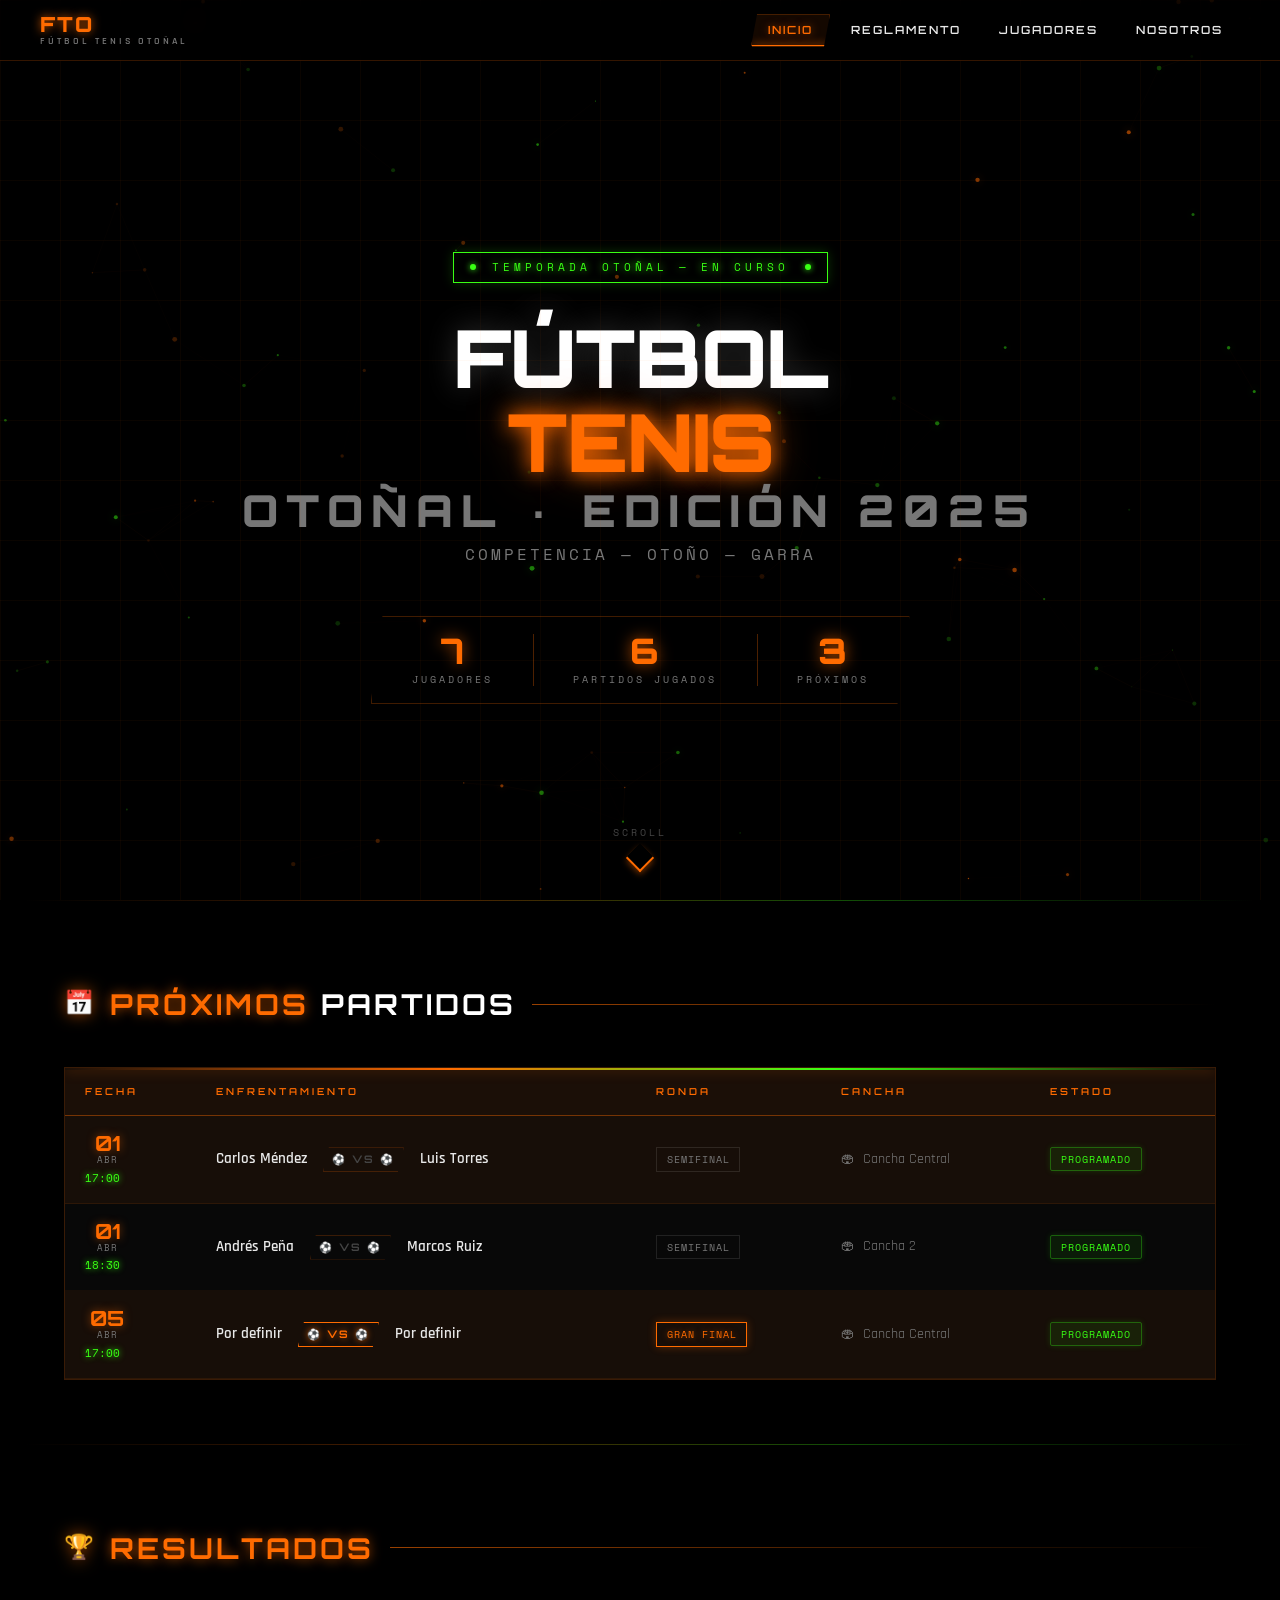
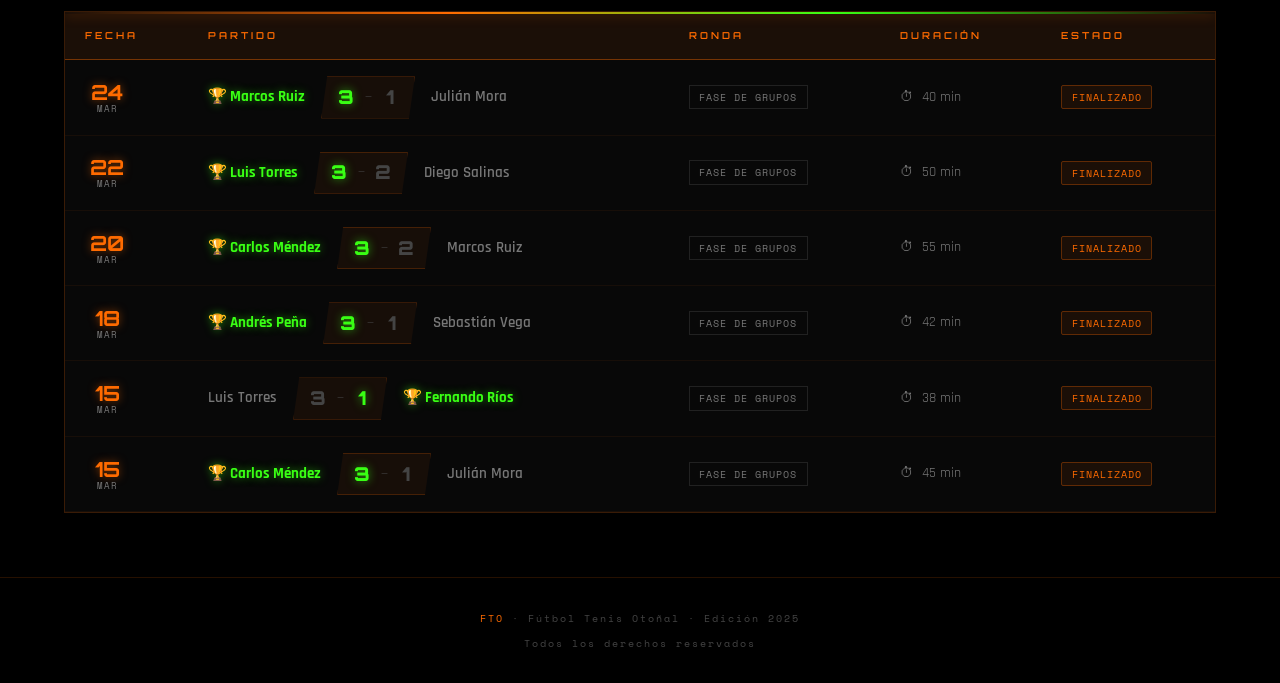
==== index.html @ 54daddd1 "b" ====
<!DOCTYPE html>
<html lang="es">
<head>
  <meta charset="UTF-8" />
  <meta name="viewport" content="width=device-width, initial-scale=1.0" />
  <meta name="description" content="Torneo de Fútbol Tenis Otoñal — Resultados, jugadores y próximos partidos." />
  <title>FTO — Fútbol Tenis Otoñal</title>
  <link rel="stylesheet" href="css/style.css" />

  <link rel="icon" type="image/png" href="img/favicon.png">

  <!-- Fallback logo color (si no carga img) -->
  <style>
    .nav-logo img { background: transparent; }
  </style>
</head>
<body>

<!-- ░░ PARTÍCULAS DE FONDO ░░ -->
<canvas id="particles-canvas" aria-hidden="true"></canvas>

<!-- ░░ NAVBAR ░░ -->
<nav class="navbar" role="navigation" aria-label="Navegación principal">
  <a href="index.html" class="nav-logo" aria-label="FTO Inicio">
    <img src="img/Logo.png" alt="Logo FTO" onerror="this.style.display='none'" />
    <div class="nav-logo-text">
      <span class="nav-siglas">FTO</span>
      <span class="nav-nombre">Fútbol Tenis Otoñal</span>
    </div>
  </a>

  <button class="burger-btn" id="burger-btn" aria-label="Abrir menú" aria-expanded="false">
    <span></span><span></span><span></span>
  </button>

  <ul class="nav-menu" id="nav-menu" role="list">
    <li><a href="index.html" class="nav-link active">Inicio</a></li>
    <li><a href="reglamento.html" class="nav-link">Reglamento</a></li>
    <li><a href="jugadores.html" class="nav-link">Jugadores</a></li>
    <li><a href="nosotros.html" class="nav-link">Nosotros</a></li>
  </ul>
</nav>

<!-- ░░ HERO ░░ -->
<section class="hero" aria-label="Bienvenida al torneo">
  <div class="hero-bg-lines" aria-hidden="true"></div>

  <div class="hero-badge" aria-label="Torneo en curso">
    <span></span>
    TEMPORADA OTOÑAL — EN CURSO
    <span></span>
  </div>

  <img
    src="img/Logo.png"
    alt="Logo Fútbol Tenis Otoñal"
    class="hero-logo"
    onerror="this.style.display='none'"
  />

  <h1 class="hero-titulo">
    <span class="linea1">Fútbol</span>
    <span class="linea2">Tenis</span>
    <span class="linea3">Otoñal · Edición 2025</span>
  </h1>

  <p class="hero-subtitulo">Competencia — Otoño — Garra</p>

  <div class="stats-bar" role="region" aria-label="Estadísticas del torneo">
    <div class="stat-item">
      <span class="stat-num" id="stat-jugadores">0</span>
      <span class="stat-label">Jugadores</span>
    </div>
    <div class="stat-item">
      <span class="stat-num" id="stat-partidos">0</span>
      <span class="stat-label">Partidos jugados</span>
    </div>
    <div class="stat-item">
      <span class="stat-num" id="stat-proximos">0</span>
      <span class="stat-label">Próximos</span>
    </div>
  </div>

  <div class="scroll-indicator" aria-hidden="true">
    <span>SCROLL</span>
    <div class="scroll-arrow"></div>
  </div>
</section>

<div class="divider"></div>

<!-- ░░ PRÓXIMOS PARTIDOS ░░ -->
<section class="section" id="proximos" aria-labelledby="proximos-title">
  <div class="container">
    <div class="section-header reveal">
      <span class="section-icon" aria-hidden="true">📅</span>
      <h2 class="section-title" id="proximos-title">
        <span>Próximos</span> Partidos
      </h2>
      <div class="section-line" aria-hidden="true"></div>
    </div>

    <div class="table-wrapper reveal reveal-delay-1">
      <table class="fto-table" aria-label="Tabla de próximos partidos">
        <thead>
          <tr>
            <th scope="col">Fecha</th>
            <th scope="col">Enfrentamiento</th>
            <th scope="col">Ronda</th>
            <th scope="col" class="th-cancha">Cancha</th>
            <th scope="col">Estado</th>
          </tr>
        </thead>
        <tbody id="proximos-tbody">
          <!-- Renderizado por JS desde data.js → PROXIMOS_PARTIDOS -->
          <tr>
            <td colspan="5" class="empty-row">Cargando partidos…</td>
          </tr>
        </tbody>
      </table>
    </div>
  </div>
</section>

<div class="divider"></div>

<!-- ░░ RESULTADOS ░░ -->
<section class="section" id="resultados" aria-labelledby="resultados-title">
  <div class="container">
    <div class="section-header reveal">
      <span class="section-icon" aria-hidden="true">🏆</span>
      <h2 class="section-title" id="resultados-title">
        <span>Resultados</span>
      </h2>
      <div class="section-line" aria-hidden="true"></div>
    </div>

    <div class="table-wrapper reveal reveal-delay-1">
      <table class="fto-table" aria-label="Tabla de resultados">
        <thead>
          <tr>
            <th scope="col">Fecha</th>
            <th scope="col">Partido</th>
            <th scope="col">Ronda</th>
            <th scope="col" class="th-duracion">Duración</th>
            <th scope="col">Estado</th>
          </tr>
        </thead>
        <tbody id="resultados-tbody">
          <!-- Renderizado por JS desde data.js → RESULTADOS -->
          <tr>
            <td colspan="5" class="empty-row">Cargando resultados…</td>
          </tr>
        </tbody>
      </table>
    </div>
  </div>
</section>

<!-- ░░ FOOTER ░░ -->
<footer class="footer">
  <div class="footer-inner">
    <img src="img/Logo.png" alt="Logo FTO" class="footer-logo" onerror="this.style.display='none'" />
    <p class="footer-text">
      <span>FTO</span> · Fútbol Tenis Otoñal · Edición 2025
    </p>
    <p class="footer-text">Todos los derechos reservados</p>
  </div>
</footer>

<!-- ░░ SCRIPTS ░░ -->
<script src="js/data.js"></script>
<script src="js/main.js"></script>
</body>
</html>
---- css/style.css ----
/* =====================================================
   FTO - FÚTBOL TENIS OTOÑAL
   ESTILOS PRINCIPALES — Futurista, Neón, Otoñal
   ===================================================== */

@import url('https://fonts.googleapis.com/css2?family=Orbitron:wght@400;600;700;900&family=Rajdhani:wght@300;400;500;600;700&family=Space+Mono:wght@400;700&display=swap');

/* ─── VARIABLES ─────────────────────────────────────── */
:root {
  --naranja: #FF6B00;
  --naranja-glow: #FF8C00;
  --naranja-dark: #CC5500;
  --verde: #39FF14;
  --verde-dark: #25B50D;
  --verde-glow: #50FF30;
  --negro: #000000;
  --negro-card: #0A0A0A;
  --negro-mid: #111111;
  --negro-soft: #1A1A1A;
  --blanco: #FFFFFF;
  --blanco-soft: #E8E8E8;
  --gris: #444444;
  --gris-claro: #777777;

  --font-titulo: 'Orbitron', monospace;
  --font-cuerpo: 'Rajdhani', sans-serif;
  --font-mono: 'Space Mono', monospace;

  --transition: 0.3s cubic-bezier(0.4, 0, 0.2, 1);
  --radius: 4px;
  --radius-lg: 8px;
}

/* ─── RESET & BASE ──────────────────────────────────── */
*, *::before, *::after { box-sizing: border-box; margin: 0; padding: 0; }

html { scroll-behavior: smooth; font-size: 16px; }

body {
  background-color: var(--negro);
  color: var(--blanco);
  font-family: var(--font-cuerpo);
  font-size: 1rem;
  line-height: 1.6;
  overflow-x: hidden;
  min-height: 100vh;
}

a { text-decoration: none; color: inherit; }
ul { list-style: none; }
img { max-width: 100%; display: block; }

/* ─── PARTÍCULAS ────────────────────────────────────── */
#particles-canvas {
  position: fixed;
  top: 0; left: 0;
  width: 100%; height: 100%;
  z-index: 0;
  pointer-events: none;
}

/* ─── NAVBAR ────────────────────────────────────────── */
.navbar {
  position: fixed;
  top: 0; left: 0; right: 0;
  z-index: 1000;
  display: flex;
  align-items: center;
  justify-content: space-between;
  padding: 0.8rem 2.5rem;
  background: rgba(0, 0, 0, 0.6);
  backdrop-filter: blur(12px);
  -webkit-backdrop-filter: blur(12px);
  border-bottom: 1px solid rgba(255, 107, 0, 0.2);
  transition: var(--transition);
}

.navbar.scrolled {
  background: rgba(0, 0, 0, 0.92);
  border-bottom-color: var(--naranja);
  box-shadow: 0 0 30px rgba(255, 107, 0, 0.15);
}

.nav-logo {
  display: flex;
  align-items: center;
  gap: 0.75rem;
}

.nav-logo img {
  height: 48px;
  width: auto;
  filter: drop-shadow(0 0 8px rgba(255, 107, 0, 0.6));
  transition: var(--transition);
}

.nav-logo img:hover {
  filter: drop-shadow(0 0 16px rgba(255, 107, 0, 1));
}

.nav-logo-text {
  display: flex;
  flex-direction: column;
  line-height: 1.1;
}

.nav-siglas {
  font-family: var(--font-titulo);
  font-size: 1.3rem;
  font-weight: 900;
  color: var(--naranja);
  text-shadow: 0 0 10px rgba(255, 107, 0, 0.8);
  letter-spacing: 2px;
}

.nav-nombre {
  font-family: var(--font-cuerpo);
  font-size: 0.65rem;
  color: var(--gris-claro);
  letter-spacing: 3px;
  text-transform: uppercase;
  font-weight: 600;
}

.nav-menu {
  display: flex;
  align-items: center;
  gap: 0.25rem;
}

.nav-link {
  position: relative;
  font-family: var(--font-titulo);
  font-size: 0.7rem;
  font-weight: 600;
  letter-spacing: 2px;
  text-transform: uppercase;
  color: var(--blanco-soft);
  padding: 0.5rem 1rem;
  border: 1px solid transparent;
  transition: var(--transition);
  clip-path: polygon(6px 0%, 100% 0%, calc(100% - 6px) 100%, 0% 100%);
}

.nav-link::after {
  content: '';
  position: absolute;
  bottom: -2px; left: 0;
  width: 0; height: 2px;
  background: var(--naranja);
  box-shadow: 0 0 8px var(--naranja);
  transition: width var(--transition);
}

.nav-link:hover,
.nav-link.active {
  color: var(--naranja);
  background: rgba(255, 107, 0, 0.08);
  border-color: rgba(255, 107, 0, 0.3);
  text-shadow: 0 0 8px rgba(255, 107, 0, 0.6);
}

.nav-link:hover::after,
.nav-link.active::after {
  width: 100%;
}

/* Burger menu */
.burger-btn {
  display: none;
  flex-direction: column;
  justify-content: center;
  gap: 5px;
  background: none;
  border: none;
  cursor: pointer;
  padding: 4px;
}

.burger-btn span {
  display: block;
  width: 26px;
  height: 2px;
  background: var(--naranja);
  transition: var(--transition);
  transform-origin: center;
  box-shadow: 0 0 6px var(--naranja);
}

.burger-btn.active span:nth-child(1) { transform: rotate(45deg) translate(5px, 5px); }
.burger-btn.active span:nth-child(2) { opacity: 0; }
.burger-btn.active span:nth-child(3) { transform: rotate(-45deg) translate(5px, -5px); }

/* ─── HERO SECTION ──────────────────────────────────── */
.hero {
  position: relative;
  z-index: 1;
  min-height: 100vh;
  display: flex;
  flex-direction: column;
  align-items: center;
  justify-content: center;
  text-align: center;
  padding: 120px 1.5rem 4rem;
  overflow: hidden;
}

.hero-bg-lines {
  position: absolute;
  inset: 0;
  background-image:
    linear-gradient(rgba(255, 107, 0, 0.04) 1px, transparent 1px),
    linear-gradient(90deg, rgba(255, 107, 0, 0.04) 1px, transparent 1px);
  background-size: 60px 60px;
  animation: gridMove 20s linear infinite;
}

@keyframes gridMove {
  0% { background-position: 0 0; }
  100% { background-position: 60px 60px; }
}

.hero-badge {
  display: inline-flex;
  align-items: center;
  gap: 0.5rem;
  font-family: var(--font-mono);
  font-size: 0.7rem;
  letter-spacing: 4px;
  text-transform: uppercase;
  color: var(--verde);
  border: 1px solid var(--verde);
  padding: 0.35rem 1rem;
  margin-bottom: 2rem;
  position: relative;
  text-shadow: 0 0 8px var(--verde);
  box-shadow: 0 0 12px rgba(57, 255, 20, 0.2), inset 0 0 12px rgba(57, 255, 20, 0.05);
  animation: badgePulse 2s ease-in-out infinite;
}

@keyframes badgePulse {
  0%, 100% { box-shadow: 0 0 12px rgba(57, 255, 20, 0.2), inset 0 0 12px rgba(57, 255, 20, 0.05); }
  50% { box-shadow: 0 0 20px rgba(57, 255, 20, 0.4), inset 0 0 20px rgba(57, 255, 20, 0.1); }
}

.hero-badge::before, .hero-badge::after {
  content: '';
  width: 6px; height: 6px;
  background: var(--verde);
  border-radius: 50%;
  box-shadow: 0 0 6px var(--verde);
  animation: blink 1.5s ease-in-out infinite;
}

@keyframes blink {
  0%, 100% { opacity: 1; }
  50% { opacity: 0.3; }
}

.hero-logo {
  width: min(220px, 40vw);
  margin: 0 auto 1.5rem;
  filter: drop-shadow(0 0 20px rgba(255, 107, 0, 0.6)) drop-shadow(0 0 40px rgba(255, 107, 0, 0.3));
  animation: logoFloat 4s ease-in-out infinite;
}

@keyframes logoFloat {
  0%, 100% { transform: translateY(0); }
  50% { transform: translateY(-10px); }
}

.hero-titulo {
  font-family: var(--font-titulo);
  font-size: clamp(2.2rem, 7vw, 5rem);
  font-weight: 900;
  letter-spacing: -1px;
  line-height: 1.05;
  text-transform: uppercase;
  margin-bottom: 0.5rem;
}

.hero-titulo .linea1 {
  display: block;
  color: var(--blanco);
  text-shadow: 0 0 30px rgba(255,255,255,0.2);
}

.hero-titulo .linea2 {
  display: block;
  color: var(--naranja);
  text-shadow: 0 0 20px var(--naranja), 0 0 40px rgba(255, 107, 0, 0.5);
  animation: neonFlicker 5s infinite;
}

@keyframes neonFlicker {
  0%, 97%, 100% { text-shadow: 0 0 20px var(--naranja), 0 0 40px rgba(255, 107, 0, 0.5); }
  98% { text-shadow: none; }
  99% { text-shadow: 0 0 20px var(--naranja), 0 0 40px rgba(255, 107, 0, 0.5); }
}

.hero-titulo .linea3 {
  display: block;
  color: var(--blanco);
  font-size: 0.55em;
  letter-spacing: 8px;
  color: var(--gris-claro);
  margin-top: 0.3rem;
}

.hero-subtitulo {
  font-size: 1rem;
  color: var(--gris-claro);
  letter-spacing: 3px;
  text-transform: uppercase;
  margin-bottom: 3rem;
  font-family: var(--font-mono);
}

/* Stats bar */
.stats-bar {
  display: flex;
  align-items: center;
  gap: 0;
  flex-wrap: wrap;
  justify-content: center;
  border: 1px solid rgba(255, 107, 0, 0.25);
  overflow: hidden;
  clip-path: polygon(12px 0%, 100% 0%, calc(100% - 12px) 100%, 0% 100%);
}

.stat-item {
  display: flex;
  flex-direction: column;
  align-items: center;
  padding: 1rem 2.5rem;
  position: relative;
}

.stat-item + .stat-item::before {
  content: '';
  position: absolute;
  left: 0; top: 20%; bottom: 20%;
  width: 1px;
  background: rgba(255, 107, 0, 0.3);
}

.stat-num {
  font-family: var(--font-titulo);
  font-size: 2.2rem;
  font-weight: 900;
  color: var(--naranja);
  text-shadow: 0 0 15px rgba(255, 107, 0, 0.7);
  line-height: 1;
}

.stat-label {
  font-family: var(--font-mono);
  font-size: 0.6rem;
  letter-spacing: 3px;
  color: var(--gris-claro);
  text-transform: uppercase;
  margin-top: 0.25rem;
}

/* Scroll indicator */
.scroll-indicator {
  position: absolute;
  bottom: 2rem;
  left: 50%;
  transform: translateX(-50%);
  display: flex;
  flex-direction: column;
  align-items: center;
  gap: 0.5rem;
  color: var(--gris);
  font-family: var(--font-mono);
  font-size: 0.6rem;
  letter-spacing: 3px;
  animation: scrollBounce 2s ease-in-out infinite;
}

.scroll-arrow {
  width: 20px; height: 20px;
  border-right: 2px solid var(--naranja);
  border-bottom: 2px solid var(--naranja);
  transform: rotate(45deg);
  box-shadow: 2px 2px 6px rgba(255, 107, 0, 0.4);
}

@keyframes scrollBounce {
  0%, 100% { transform: translateX(-50%) translateY(0); }
  50% { transform: translateX(-50%) translateY(8px); }
}

/* ─── LAYOUT GENERAL ────────────────────────────────── */
.section {
  position: relative;
  z-index: 1;
  padding: 5rem 0 4rem;
}

.container {
  max-width: 1200px;
  margin: 0 auto;
  padding: 0 1.5rem;
}

.section-header {
  display: flex;
  align-items: center;
  gap: 1rem;
  margin-bottom: 2.5rem;
}

.section-icon {
  font-size: 1.5rem;
  filter: drop-shadow(0 0 8px rgba(255, 107, 0, 0.6));
}

.section-title {
  font-family: var(--font-titulo);
  font-size: clamp(1.2rem, 3vw, 1.8rem);
  font-weight: 700;
  letter-spacing: 3px;
  text-transform: uppercase;
  color: var(--blanco);
}

.section-title span {
  color: var(--naranja);
  text-shadow: 0 0 12px rgba(255, 107, 0, 0.7);
}

.section-line {
  flex: 1;
  height: 1px;
  background: linear-gradient(to right, rgba(255, 107, 0, 0.6), transparent);
}

/* ─── TABLAS ────────────────────────────────────────── */
.table-wrapper {
  overflow-x: auto;
  border: 1px solid rgba(255, 107, 0, 0.2);
  background: rgba(10, 10, 10, 0.8);
  backdrop-filter: blur(8px);
  position: relative;
}

.table-wrapper::before {
  content: '';
  position: absolute;
  top: 0; left: 0; right: 0;
  height: 2px;
  background: linear-gradient(to right, transparent, var(--naranja), var(--verde), transparent);
  box-shadow: 0 0 12px rgba(255, 107, 0, 0.5);
}

.fto-table {
  width: 100%;
  border-collapse: collapse;
  font-family: var(--font-cuerpo);
  font-size: 0.95rem;
}

.fto-table thead tr {
  background: rgba(255, 107, 0, 0.08);
  border-bottom: 1px solid rgba(255, 107, 0, 0.4);
}

.fto-table thead th {
  font-family: var(--font-titulo);
  font-size: 0.6rem;
  letter-spacing: 3px;
  text-transform: uppercase;
  color: var(--naranja);
  padding: 1rem 1.25rem;
  text-align: left;
  font-weight: 600;
  white-space: nowrap;
}

.fto-table tbody tr {
  border-bottom: 1px solid rgba(255, 107, 0, 0.06);
  transition: var(--transition);
}

.fto-table tbody tr:hover {
  background: rgba(255, 107, 0, 0.04);
}

.fto-table tbody tr.row-destacado {
  background: rgba(255, 107, 0, 0.06);
  border-bottom-color: rgba(255, 107, 0, 0.15);
}

.fto-table tbody tr.row-destacado:hover {
  background: rgba(255, 107, 0, 0.1);
}

.fto-table td {
  padding: 1rem 1.25rem;
  vertical-align: middle;
}

/* Fecha box */
.fecha-box {
  display: flex;
  flex-direction: column;
  align-items: center;
  width: 44px;
  line-height: 1.1;
  display: inline-flex;
}

.fecha-dia {
  font-family: var(--font-titulo);
  font-size: 1.3rem;
  font-weight: 700;
  color: var(--naranja);
  text-shadow: 0 0 8px rgba(255, 107, 0, 0.5);
}

.fecha-mes {
  font-family: var(--font-mono);
  font-size: 0.55rem;
  color: var(--gris-claro);
  letter-spacing: 1px;
}

.hora-badge {
  display: block;
  font-family: var(--font-mono);
  font-size: 0.7rem;
  color: var(--verde);
  text-shadow: 0 0 6px var(--verde);
  margin-top: 0.25rem;
}

.td-fecha { min-width: 80px; }

/* VS container */
.vs-container {
  display: flex;
  align-items: center;
  gap: 1rem;
  flex-wrap: wrap;
}

.jugador-nombre {
  font-family: var(--font-cuerpo);
  font-size: 0.95rem;
  font-weight: 600;
  color: var(--blanco-soft);
  white-space: nowrap;
}

.jugador-ganador {
  color: var(--verde) !important;
  text-shadow: 0 0 8px rgba(57, 255, 20, 0.5);
  font-weight: 700 !important;
}

.jugador-perdedor {
  color: var(--gris-claro) !important;
}

.vs-badge {
  font-family: var(--font-titulo);
  font-size: 0.65rem;
  font-weight: 700;
  letter-spacing: 2px;
  color: var(--gris);
  white-space: nowrap;
  padding: 0.2rem 0.5rem;
  border: 1px solid rgba(255, 107, 0, 0.2);
  clip-path: polygon(6px 0%, 100% 0%, calc(100% - 6px) 100%, 0% 100%);
}

.vs-final {
  color: var(--naranja);
  border-color: var(--naranja);
  box-shadow: 0 0 8px rgba(255, 107, 0, 0.3);
  text-shadow: 0 0 6px rgba(255, 107, 0, 0.6);
}

/* Resultado marcador */
.resultado-row {
  display: flex;
  align-items: center;
  gap: 1rem;
  flex-wrap: wrap;
}

.marcador-box {
  display: flex;
  align-items: center;
  gap: 0.4rem;
  background: rgba(255, 107, 0, 0.06);
  border: 1px solid rgba(255, 107, 0, 0.2);
  padding: 0.3rem 0.75rem;
  clip-path: polygon(6px 0%, 100% 0%, calc(100% - 6px) 100%, 0% 100%);
}

.marcador-num {
  font-family: var(--font-titulo);
  font-size: 1.2rem;
  font-weight: 900;
  color: var(--gris);
  min-width: 1.5ch;
  text-align: center;
}

.num-ganador {
  color: var(--verde);
  text-shadow: 0 0 10px rgba(57, 255, 20, 0.6);
}

.marcador-sep {
  color: var(--gris);
  font-size: 0.8rem;
}

/* Ronda tag */
.ronda-tag {
  font-family: var(--font-mono);
  font-size: 0.65rem;
  letter-spacing: 1px;
  text-transform: uppercase;
  color: var(--gris-claro);
  border: 1px solid rgba(255,255,255,0.1);
  padding: 0.2rem 0.6rem;
  white-space: nowrap;
}

.tag-final {
  color: var(--naranja);
  border-color: var(--naranja);
  box-shadow: 0 0 8px rgba(255, 107, 0, 0.3);
  text-shadow: 0 0 6px rgba(255, 107, 0, 0.5);
  animation: badgePulse 2s ease-in-out infinite;
}

/* Estado badges */
.estado-badge {
  font-family: var(--font-mono);
  font-size: 0.6rem;
  letter-spacing: 1px;
  text-transform: uppercase;
  padding: 0.25rem 0.6rem;
  border-radius: 2px;
  white-space: nowrap;
}

.estado-pendiente {
  background: rgba(57, 255, 20, 0.08);
  color: var(--verde);
  border: 1px solid rgba(57, 255, 20, 0.3);
  box-shadow: 0 0 6px rgba(57, 255, 20, 0.15);
}

.estado-finalizado {
  background: rgba(255, 107, 0, 0.08);
  color: var(--naranja);
  border: 1px solid rgba(255, 107, 0, 0.3);
}

/* Cancha / duracion */
.cancha-icon, .duracion-icon { margin-right: 0.25rem; }
.td-cancha, .td-duracion {
  font-size: 0.85rem;
  color: var(--gris-claro);
  white-space: nowrap;
}

/* Empty row */
.empty-row {
  text-align: center;
  color: var(--gris);
  font-family: var(--font-mono);
  font-size: 0.8rem;
  letter-spacing: 2px;
  padding: 2.5rem !important;
}

/* ─── SEPARADOR DECORATIVO ──────────────────────────── */
.divider {
  height: 1px;
  background: linear-gradient(to right, transparent, rgba(255, 107, 0, 0.3), rgba(57, 255, 20, 0.3), transparent);
  margin: 0 1.5rem;
}

/* ─── REVEAL ANIMATIONS ─────────────────────────────── */
.reveal {
  opacity: 0;
  transform: translateY(30px);
  transition: opacity 0.7s ease, transform 0.7s ease;
}

.reveal.visible {
  opacity: 1;
  transform: translateY(0);
}

.reveal-delay-1 { transition-delay: 0.1s; }
.reveal-delay-2 { transition-delay: 0.2s; }
.reveal-delay-3 { transition-delay: 0.3s; }

/* ─── FOOTER ────────────────────────────────────────── */
.footer {
  position: relative;
  z-index: 1;
  border-top: 1px solid rgba(255, 107, 0, 0.15);
  padding: 2rem 1.5rem;
  text-align: center;
}

.footer-inner {
  max-width: 1200px;
  margin: 0 auto;
  display: flex;
  flex-direction: column;
  align-items: center;
  gap: 0.5rem;
}

.footer-logo {
  height: 36px;
  filter: brightness(0.6);
  transition: var(--transition);
}

.footer-logo:hover { filter: brightness(1) drop-shadow(0 0 8px var(--naranja)); }

.footer-text {
  font-family: var(--font-mono);
  font-size: 0.65rem;
  color: var(--gris);
  letter-spacing: 2px;
}

.footer-text span {
  color: var(--naranja);
}

/* ─── RESPONSIVE ────────────────────────────────────── */
@media (max-width: 768px) {
  .navbar { padding: 0.8rem 1.25rem; }

  .burger-btn { display: flex; }

  /* Menú cerrado: completamente oculto e inaccesible */
  .nav-menu {
    position: absolute;
    top: 100%; left: 0; right: 0;
    flex-direction: column;
    background: rgba(0, 0, 0, 0.98);
    border-bottom: 1px solid rgba(255, 255, 255, 0.06);
    padding: 0;          /* sin padding cuando está cerrado */
    gap: 0;
    max-height: 0;
    overflow: hidden;
    visibility: hidden;  /* oculta completamente, nada se filtra */
    transition: max-height 0.4s ease, visibility 0.4s ease;
    /* Sin borde naranja en móvil */
    border-top: none;
  }

  /* Menú abierto */
  .nav-menu.open {
    max-height: 280px;
    visibility: visible;
    padding: 0.5rem 0;
  }

  /* Links del menú móvil — sin efectos naranja */
  .nav-link {
    clip-path: none;
    border: none;
    border-bottom: 1px solid rgba(255, 255, 255, 0.05);
    padding: 0.9rem 1.5rem;
    width: 100%;
    text-align: center;
    background: transparent;
    /* Quitamos efectos naranja en hover/active para móvil */
    color: var(--blanco-soft);
    text-shadow: none;
    box-shadow: none;
  }

  .nav-link:hover,
  .nav-link.active {
    color: var(--blanco);
    background: rgba(255, 255, 255, 0.04);
    border-color: rgba(255, 255, 255, 0.05);
    text-shadow: none;
    box-shadow: none;
  }

  /* Sin la línea naranja inferior en móvil */
  .nav-link::after { display: none; }

  .hero { padding: 100px 1rem 3rem; }

  .stats-bar { clip-path: none; border-radius: var(--radius); }
  .stat-item { padding: 1rem 1.5rem; }
  .stat-num { font-size: 1.8rem; }

  .section { padding: 3.5rem 0 2.5rem; }

  .vs-container, .resultado-row { flex-direction: column; gap: 0.5rem; align-items: flex-start; }

  .fto-table thead th, .fto-table td { padding: 0.75rem 0.75rem; }

  /* Ocultamos columnas específicas por clase — más confiable que nth-child */
  .td-cancha, .th-cancha,
  .td-duracion, .th-duracion { display: none; }

  .td-cancha, .td-duracion { display: none; }
}

@media (max-width: 480px) {
  .hero-titulo { font-size: 1.9rem; }
  .stat-item { padding: 0.75rem 1rem; }
  .stat-num { font-size: 1.5rem; }

  /* En pantallas muy pequeñas, ocultar también Estado */
  .fto-table th:nth-child(5),
  .fto-table td:nth-child(5) { display: none; }
}
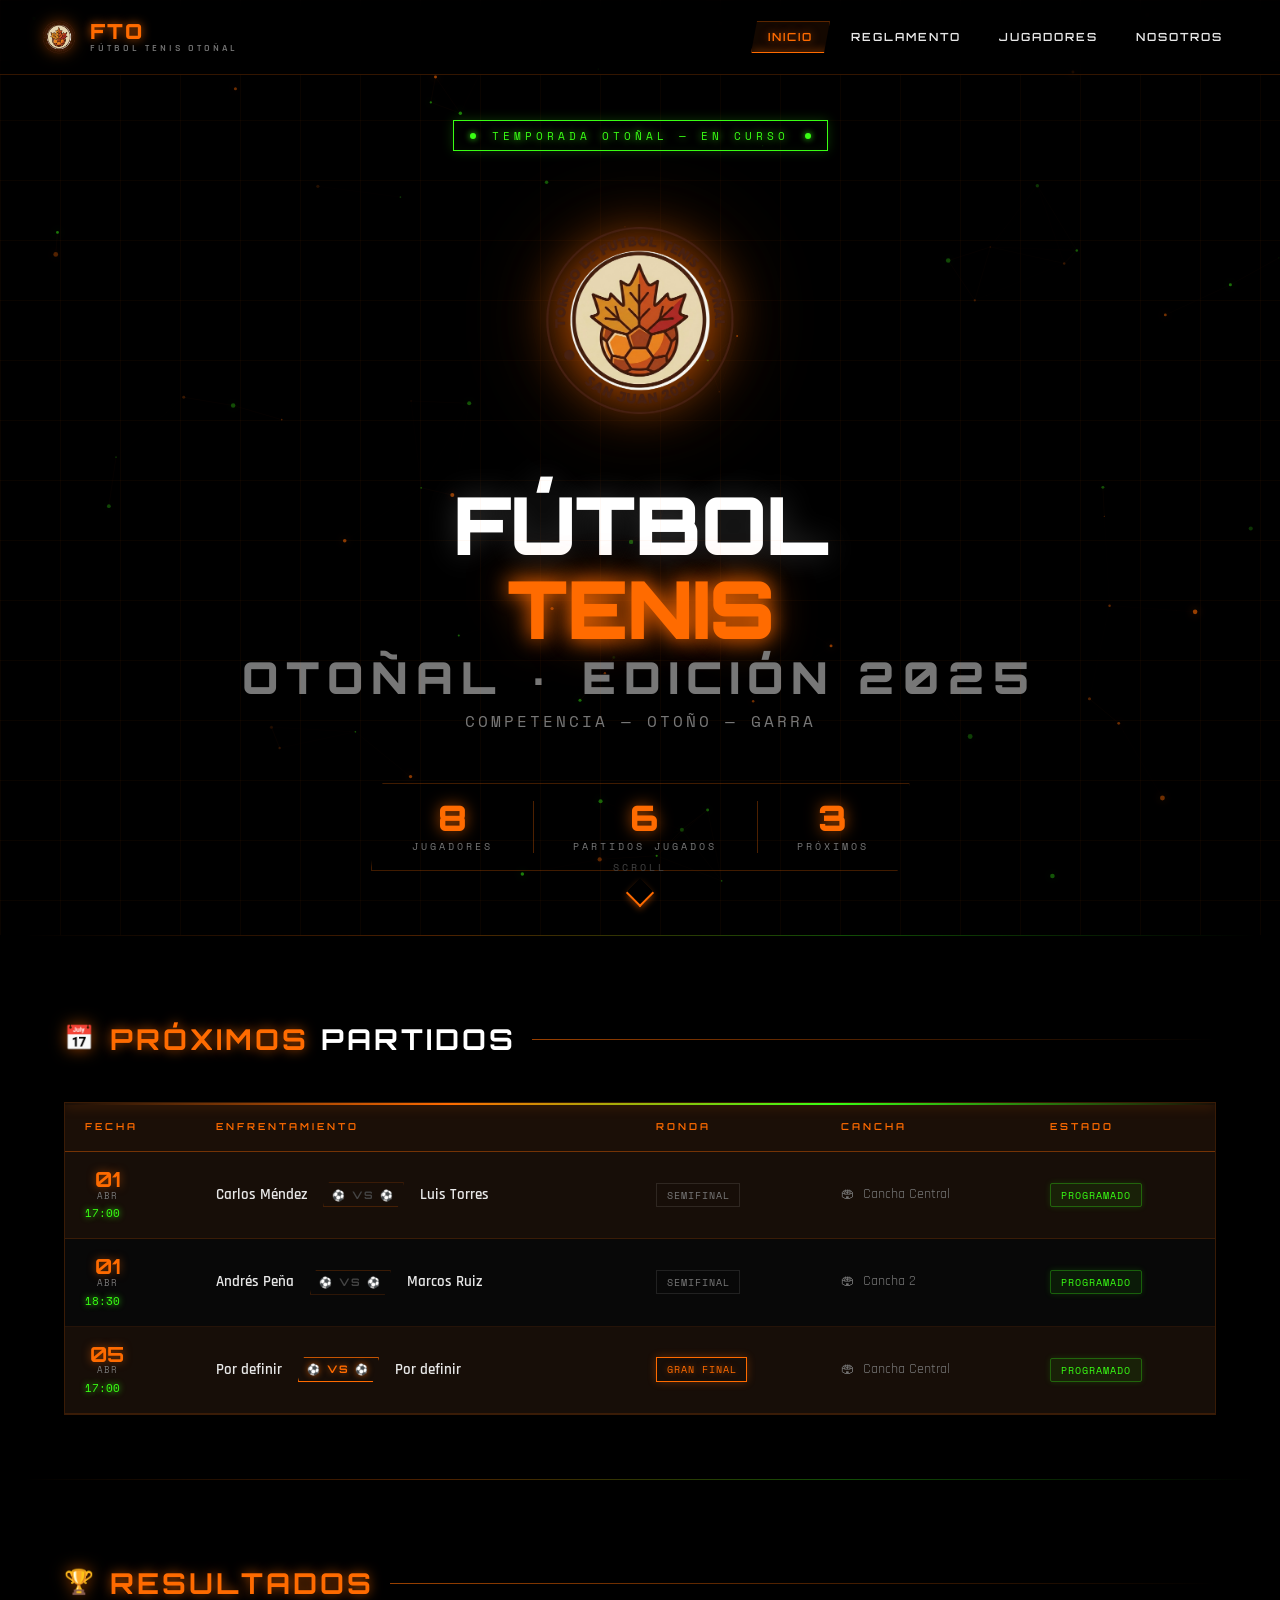
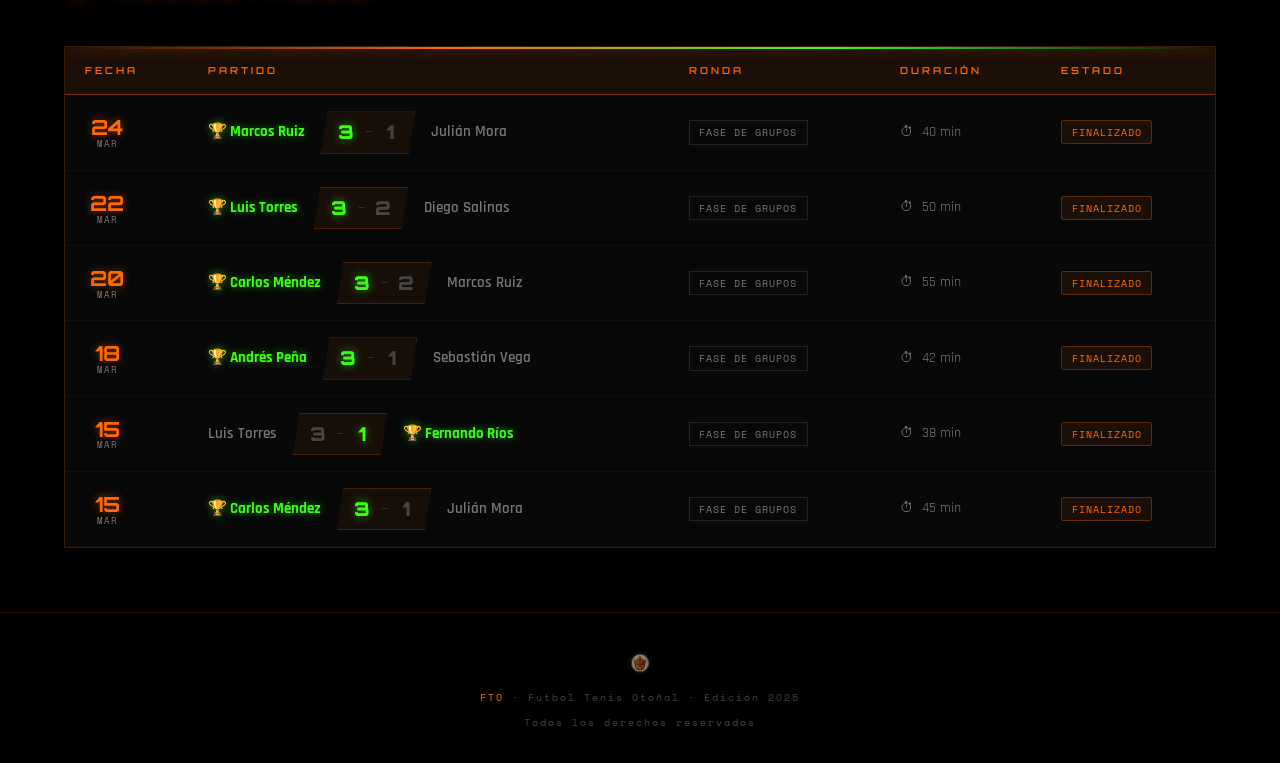
==== commit de639a03: "b" ====
--- a/index.html
+++ b/index.html
@@ -22,7 +22,7 @@
 <!-- ░░ NAVBAR ░░ -->
 <nav class="navbar" role="navigation" aria-label="Navegación principal">
   <a href="index.html" class="nav-logo" aria-label="FTO Inicio">
-    <img src="img/Logo.png" alt="Logo FTO" onerror="this.style.display='none'" />
+    <img src="img/logo.png" alt="logo FTO" onerror="this.style.display='none'" />
     <div class="nav-logo-text">
       <span class="nav-siglas">FTO</span>
       <span class="nav-nombre">Fútbol Tenis Otoñal</span>
@@ -52,8 +52,8 @@
   </div>
 
   <img
-    src="img/Logo.png"
-    alt="Logo Fútbol Tenis Otoñal"
+    src="img/logo.png"
+    alt="logo Fútbol Tenis Otoñal"
     class="hero-logo"
     onerror="this.style.display='none'"
   />
@@ -160,7 +160,7 @@
 <!-- ░░ FOOTER ░░ -->
 <footer class="footer">
   <div class="footer-inner">
-    <img src="img/Logo.png" alt="Logo FTO" class="footer-logo" onerror="this.style.display='none'" />
+    <img src="img/logo.png" alt="logo FTO" class="footer-logo" onerror="this.style.display='none'" />
     <p class="footer-text">
       <span>FTO</span> · Fútbol Tenis Otoñal · Edición 2025
     </p>
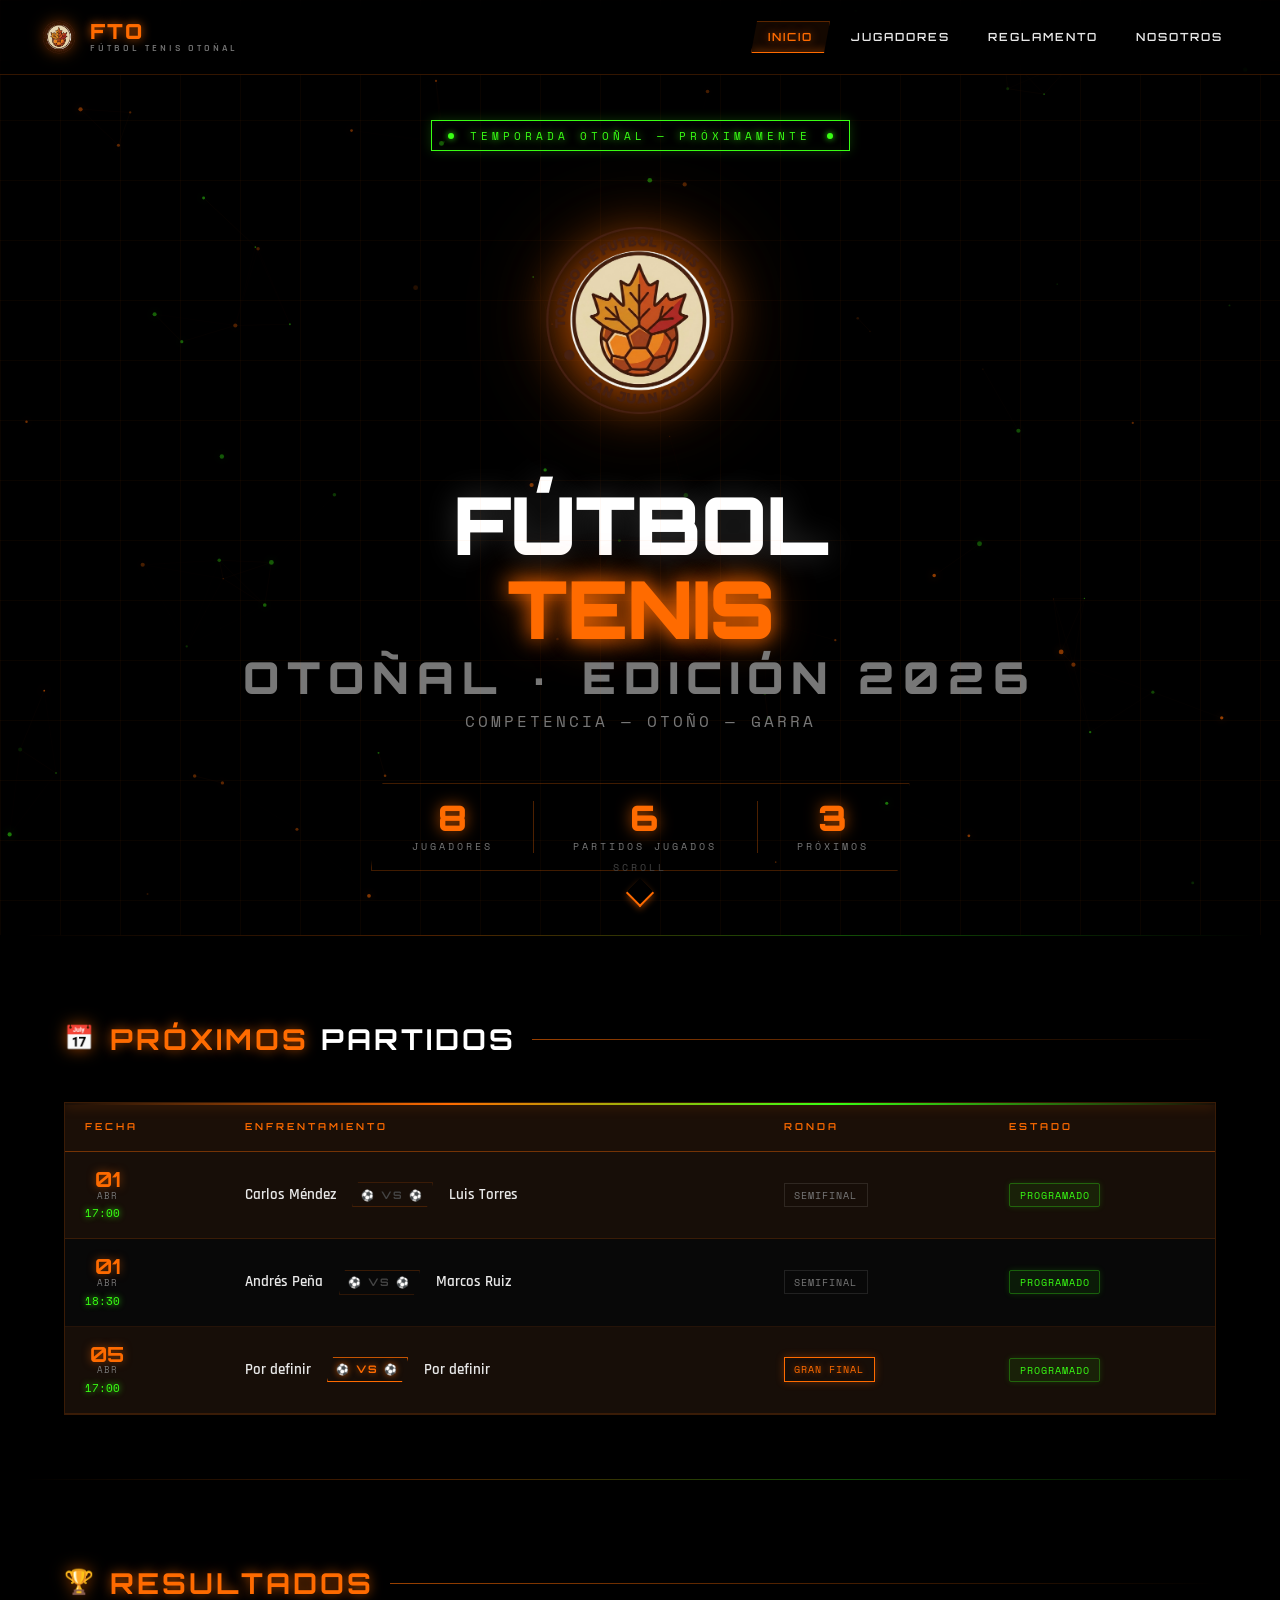
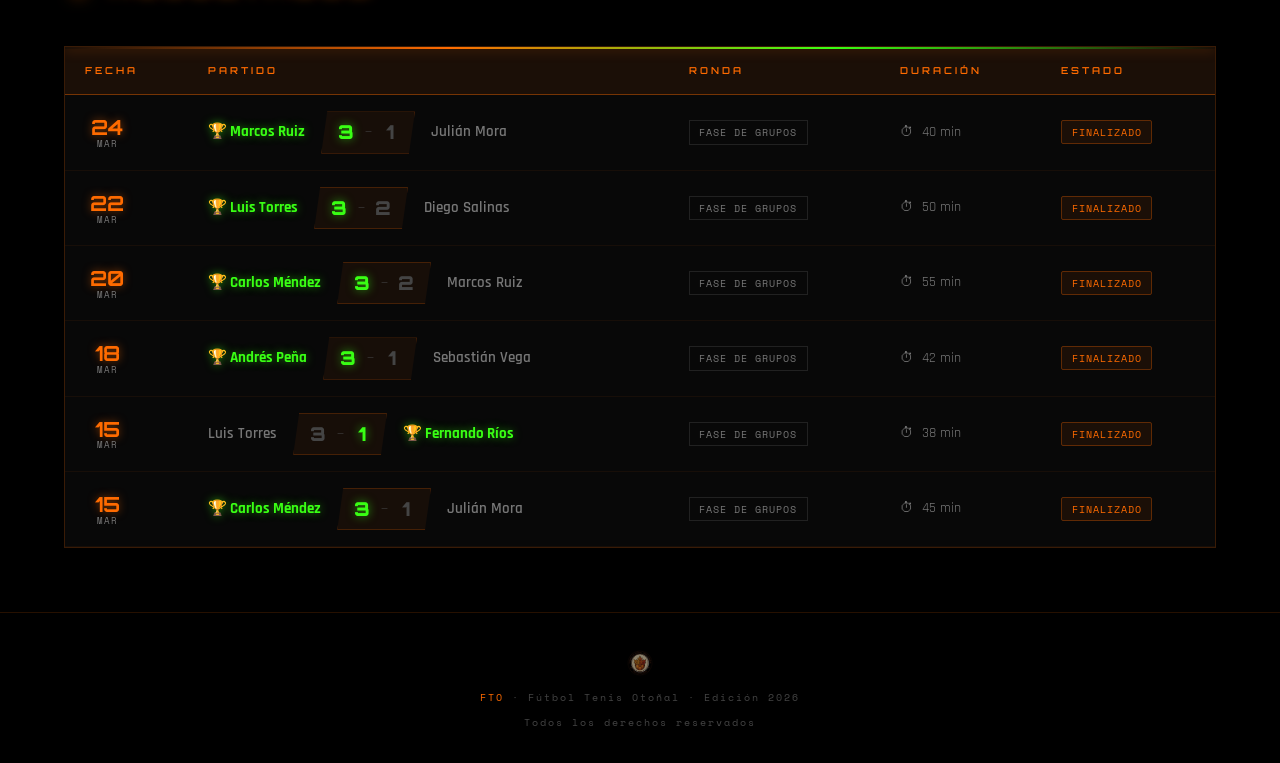
==== commit b9786bfc: "b" ====
--- a/index.html
+++ b/index.html
@@ -35,8 +35,8 @@
 
   <ul class="nav-menu" id="nav-menu" role="list">
     <li><a href="index.html" class="nav-link active">Inicio</a></li>
+    <li><a href="jugadores.html" class="nav-link">Jugadores</a></li>
     <li><a href="reglamento.html" class="nav-link">Reglamento</a></li>
-    <li><a href="jugadores.html" class="nav-link">Jugadores</a></li>
     <li><a href="nosotros.html" class="nav-link">Nosotros</a></li>
   </ul>
 </nav>
@@ -47,7 +47,7 @@
 
   <div class="hero-badge" aria-label="Torneo en curso">
     <span></span>
-    TEMPORADA OTOÑAL — EN CURSO
+    TEMPORADA OTOÑAL — PRÓXIMAMENTE
     <span></span>
   </div>
 
@@ -61,7 +61,7 @@
   <h1 class="hero-titulo">
     <span class="linea1">Fútbol</span>
     <span class="linea2">Tenis</span>
-    <span class="linea3">Otoñal · Edición 2025</span>
+    <span class="linea3">Otoñal · Edición 2026</span>
   </h1>
 
   <p class="hero-subtitulo">Competencia — Otoño — Garra</p>
@@ -107,7 +107,6 @@
             <th scope="col">Fecha</th>
             <th scope="col">Enfrentamiento</th>
             <th scope="col">Ronda</th>
-            <th scope="col" class="th-cancha">Cancha</th>
             <th scope="col">Estado</th>
           </tr>
         </thead>
@@ -162,7 +161,7 @@
   <div class="footer-inner">
     <img src="img/logo.png" alt="logo FTO" class="footer-logo" onerror="this.style.display='none'" />
     <p class="footer-text">
-      <span>FTO</span> · Fútbol Tenis Otoñal · Edición 2025
+      <span>FTO</span> · Fútbol Tenis Otoñal · Edición 2026
     </p>
     <p class="footer-text">Todos los derechos reservados</p>
   </div>
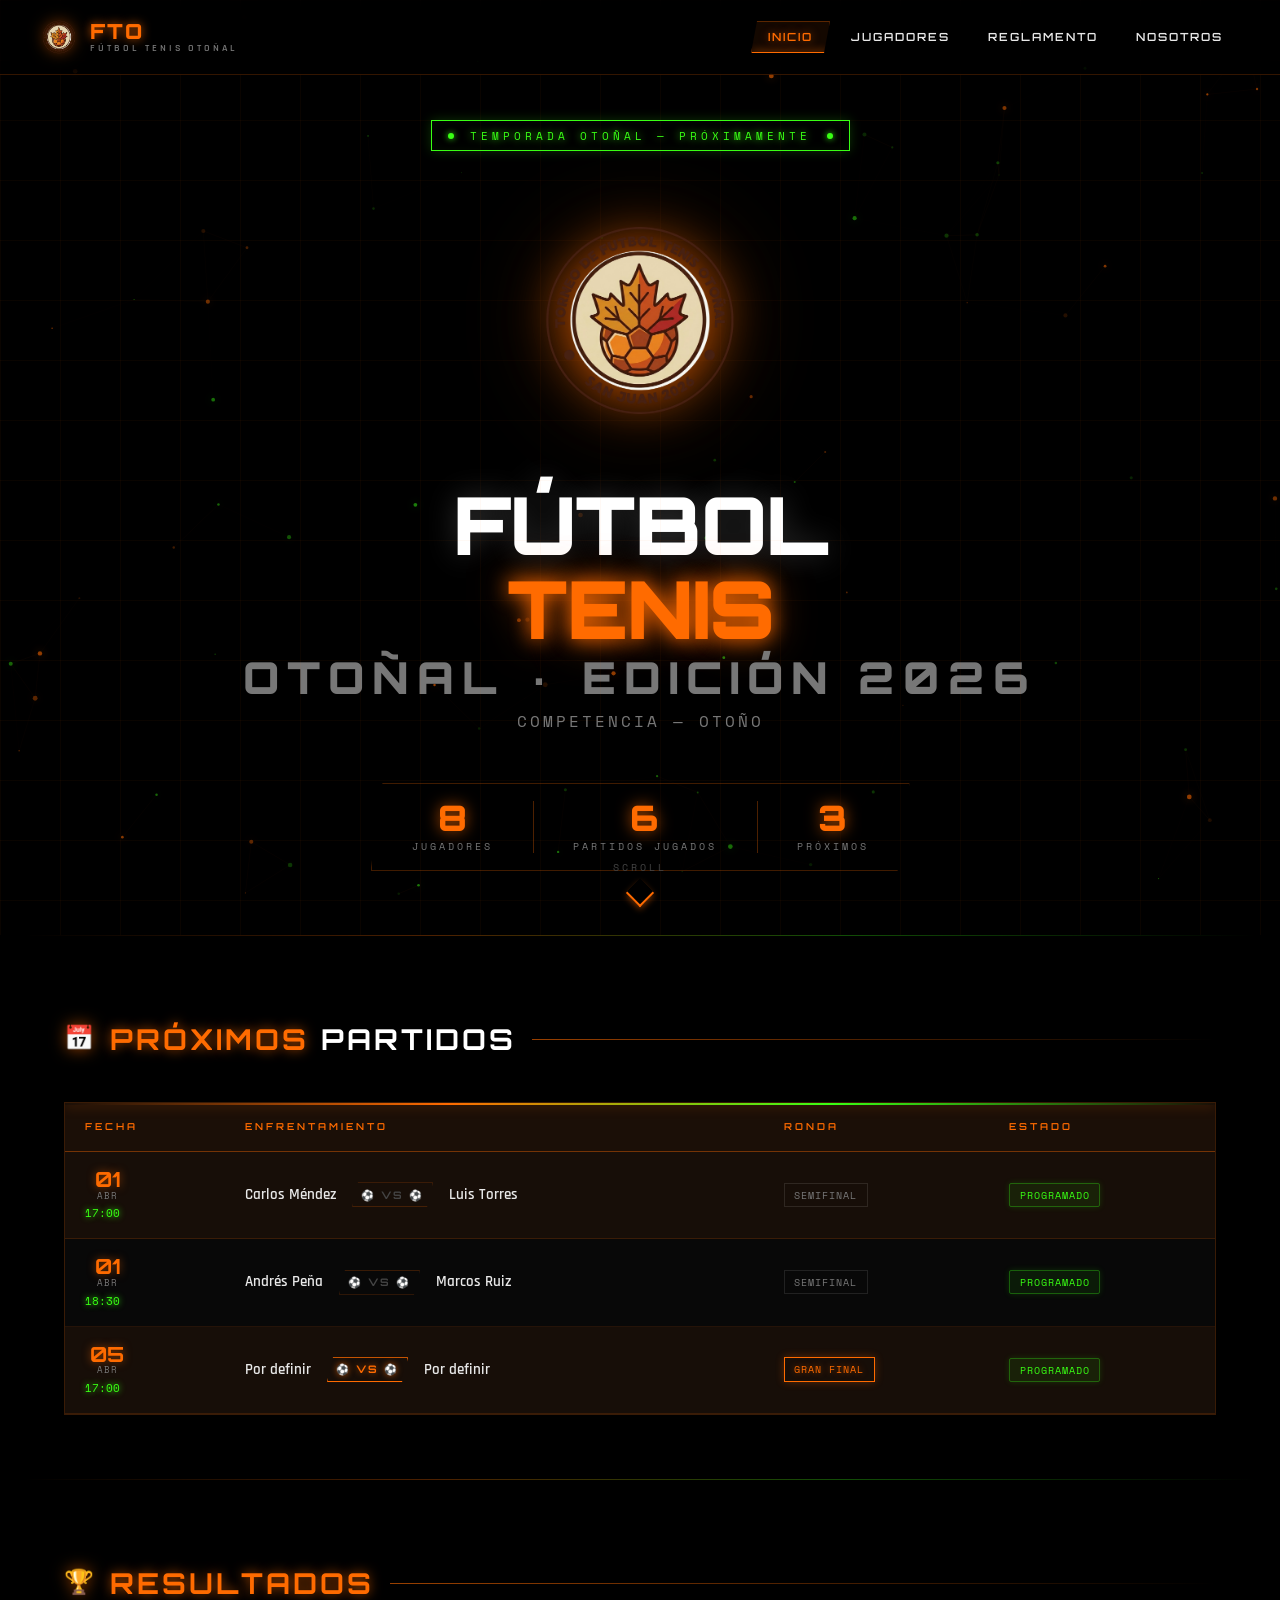
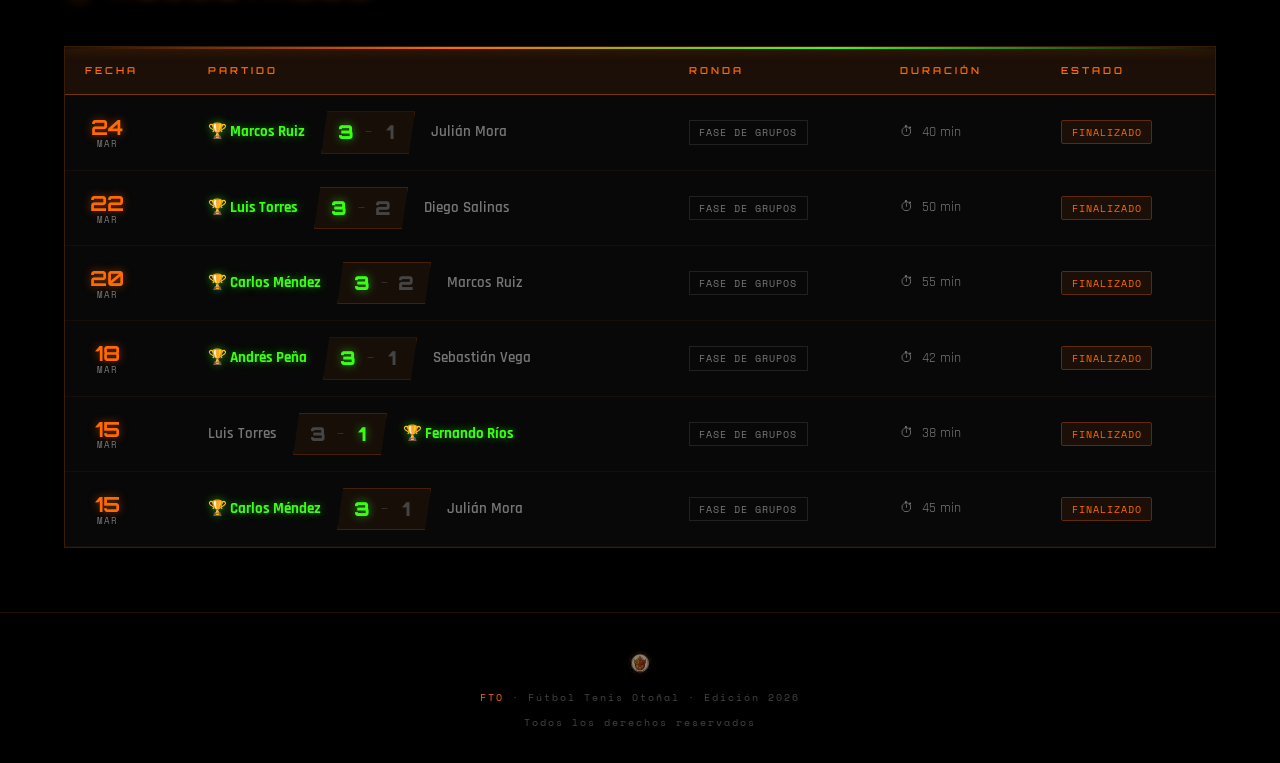
==== commit 258a9b56: "b" ====
--- a/index.html
+++ b/index.html
@@ -64,7 +64,7 @@
     <span class="linea3">Otoñal · Edición 2026</span>
   </h1>
 
-  <p class="hero-subtitulo">Competencia — Otoño — Garra</p>
+  <p class="hero-subtitulo">Competencia — Otoño</p>
 
   <div class="stats-bar" role="region" aria-label="Estadísticas del torneo">
     <div class="stat-item">
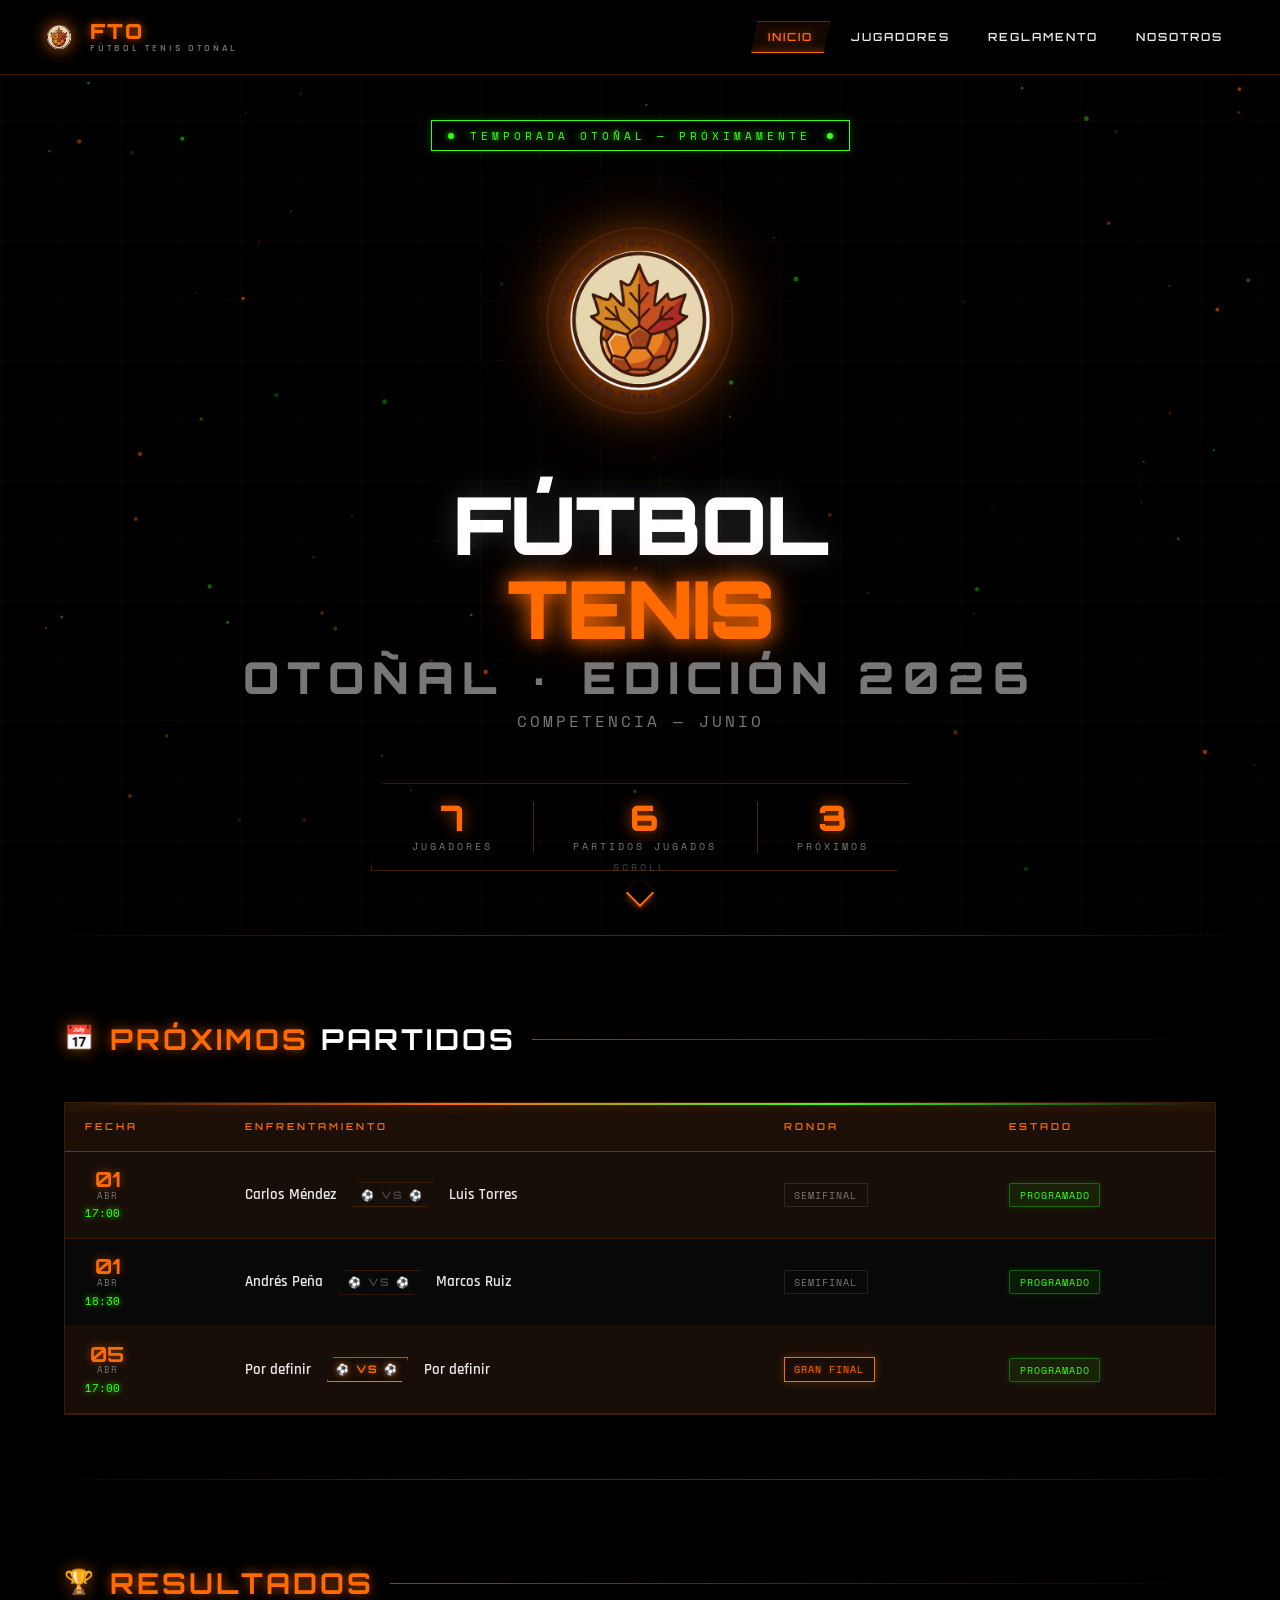
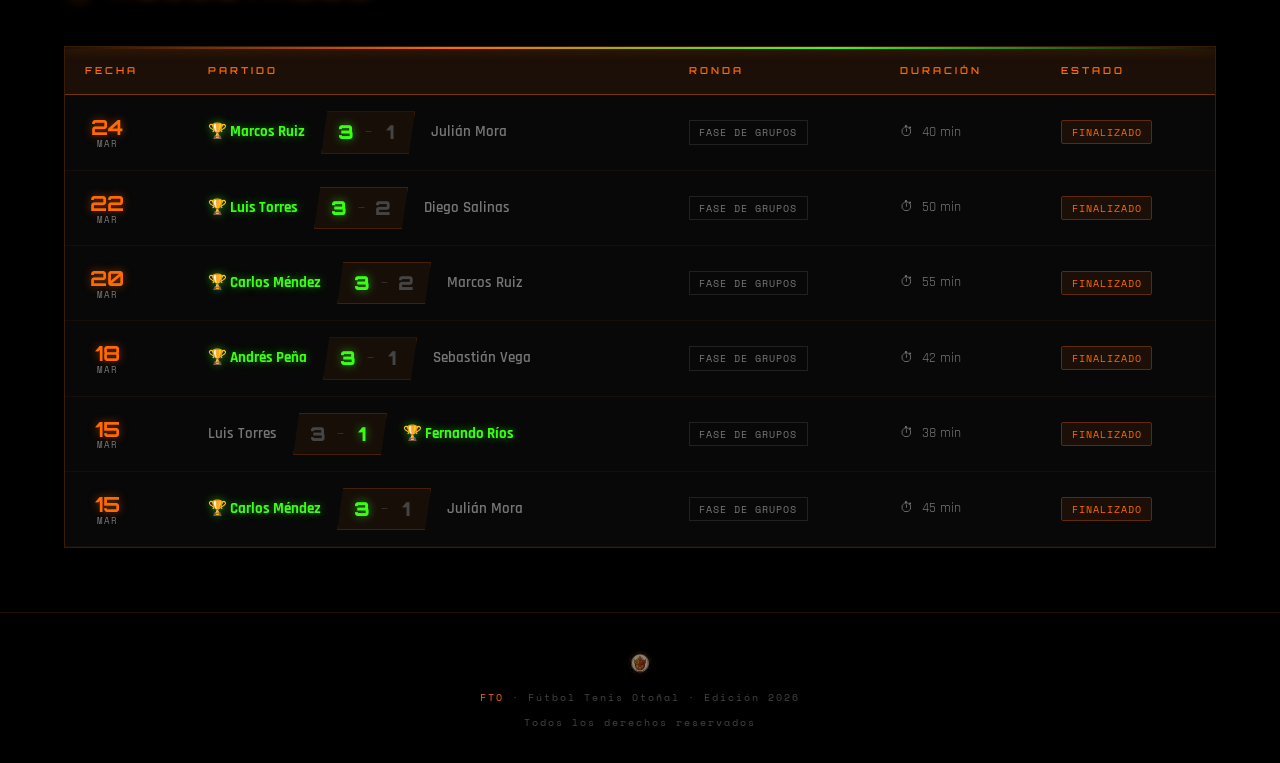
==== commit a7c17514: "b" ====
--- a/index.html
+++ b/index.html
@@ -64,7 +64,7 @@
     <span class="linea3">Otoñal · Edición 2026</span>
   </h1>
 
-  <p class="hero-subtitulo">Competencia — Otoño</p>
+  <p class="hero-subtitulo">Competencia — Junio</p>
 
   <div class="stats-bar" role="region" aria-label="Estadísticas del torneo">
     <div class="stat-item">
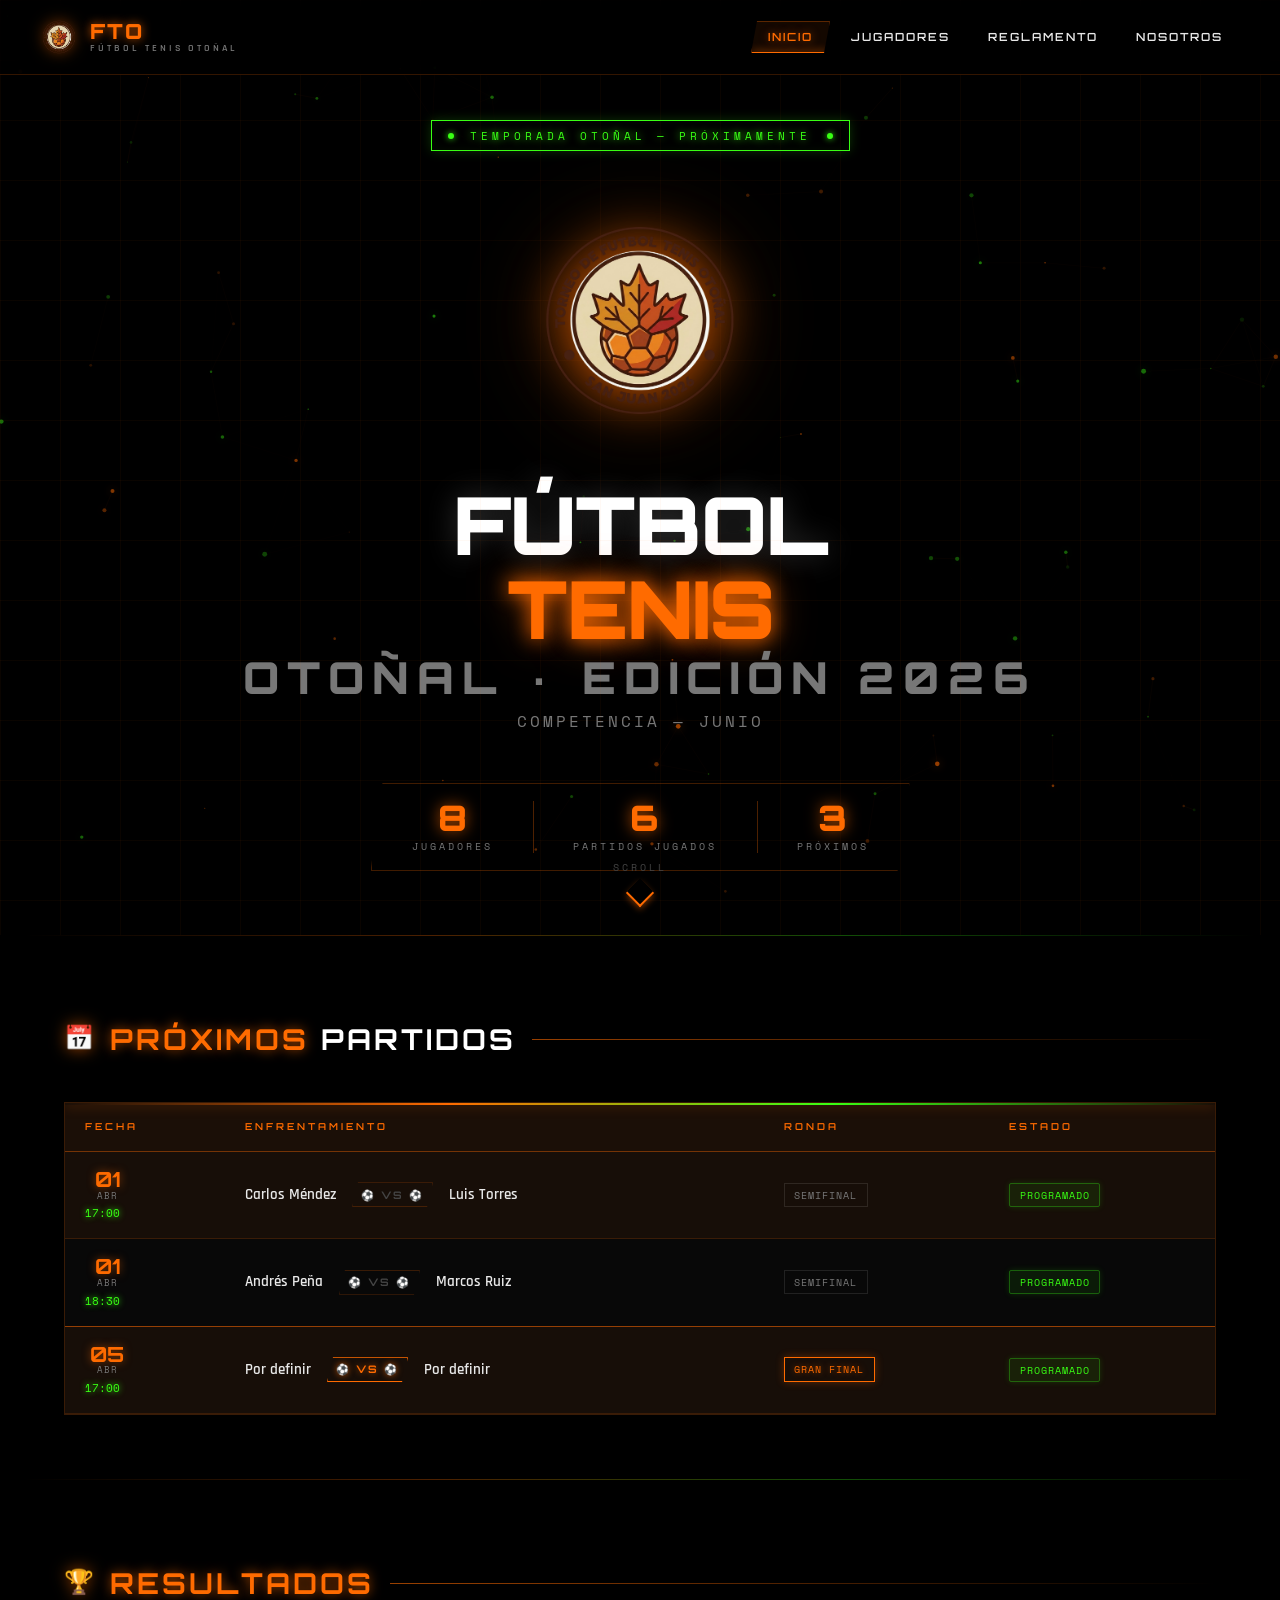
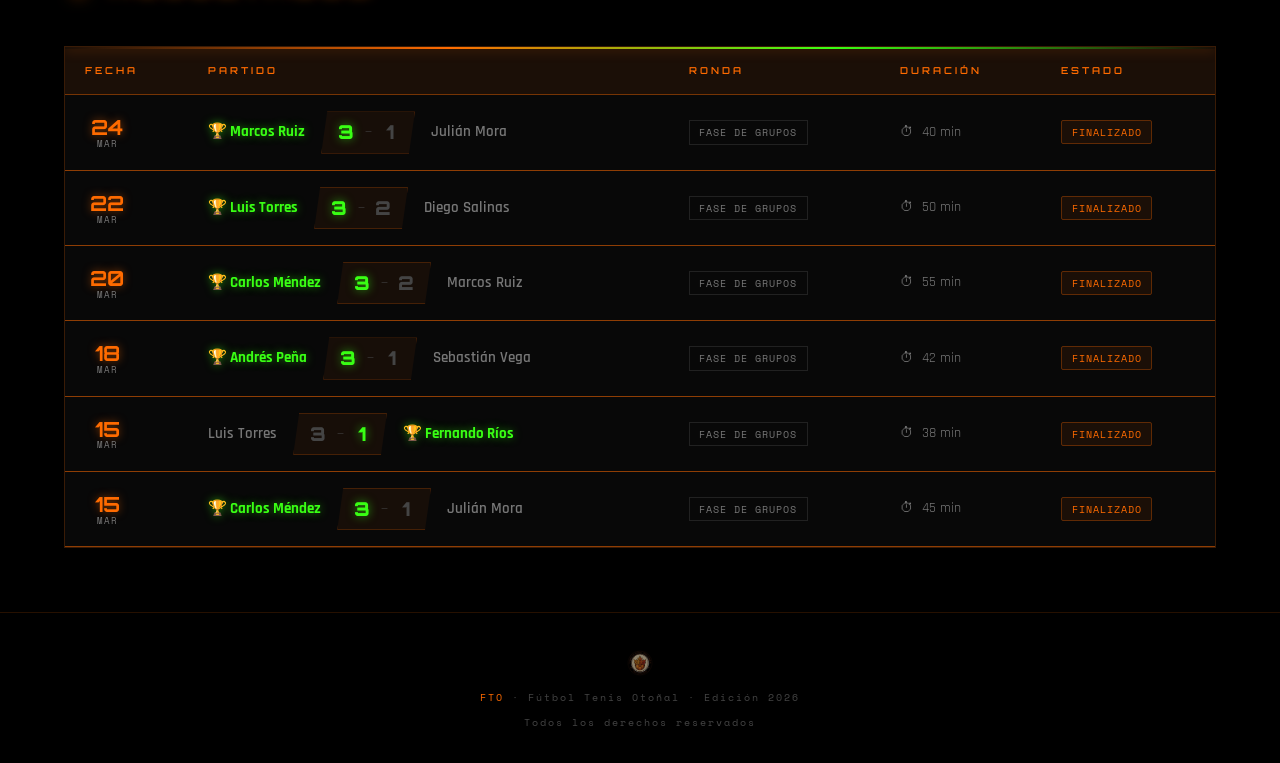
==== commit f20ed4ea: "b" ====
--- a/index.html
+++ b/index.html
@@ -21,7 +21,7 @@
 
 <!-- ░░ NAVBAR ░░ -->
 <nav class="navbar" role="navigation" aria-label="Navegación principal">
-  <a href="index.html" class="nav-logo" aria-label="FTO Inicio">
+  <a href="/" class="nav-logo" aria-label="FTO Inicio">
     <img src="img/logo.png" alt="logo FTO" onerror="this.style.display='none'" />
     <div class="nav-logo-text">
       <span class="nav-siglas">FTO</span>
@@ -34,10 +34,10 @@
   </button>
 
   <ul class="nav-menu" id="nav-menu" role="list">
-    <li><a href="index.html" class="nav-link active">Inicio</a></li>
-    <li><a href="jugadores.html" class="nav-link">Jugadores</a></li>
-    <li><a href="reglamento.html" class="nav-link">Reglamento</a></li>
-    <li><a href="nosotros.html" class="nav-link">Nosotros</a></li>
+    <li><a href="/" class="nav-link active">Inicio</a></li>
+    <li><a href="/jugadores/" class="nav-link">Jugadores</a></li>
+    <li><a href="/reglamento/" class="nav-link">Reglamento</a></li>
+    <li><a href="/nosotros/" class="nav-link">Nosotros</a></li>
   </ul>
 </nav>
 
--- a/css/style.css
+++ b/css/style.css
@@ -165,6 +165,52 @@
   width: 100%;
 }
 
+/* Botones sueltos */
+
+.a_button {
+  position: relative;
+  font-family: var(--font-titulo);
+  font-size: 0.7rem;
+  font-weight: 600;
+  letter-spacing: 2px;
+  text-transform: uppercase;
+  color: var(--blanco-soft);
+  padding: 0.5rem 1rem;
+  border: 1px solid transparent;
+  transition: var(--transition);
+  clip-path: polygon(6px 0%, 100% 0%, calc(100% - 6px) 100%, 0% 100%);
+  border: 1px solid var(--naranja);
+  box-shadow: 0 0 8px var(--naranja);
+
+  display: block;
+  width: 100%;
+  margin: 2rem auto;
+}
+
+.a_button::after {
+  content: '';
+  position: absolute;
+  bottom: -2px; left: 0;
+  width: 0; height: 2px;
+  background: var(--naranja);
+  box-shadow: 0 0 8px var(--naranja);
+  transition: width var(--transition);
+}
+
+.a_button:hover,
+.a_button.active {
+  color: var(--naranja);
+  background: rgba(255, 107, 0, 0.08);
+  border-color: rgba(255, 107, 0, 0.3);
+  text-shadow: 0 0 8px rgba(255, 107, 0, 0.6);
+}
+
+.a_button:hover::after,
+.a_button.active::after {
+  width: 100%;
+}
+
+
 /* Burger menu */
 .burger-btn {
   display: none;
@@ -480,7 +526,7 @@
 }
 
 .fto-table tbody tr {
-  border-bottom: 1px solid rgba(255, 107, 0, 0.06);
+  border-bottom: 1px solid rgba(255, 106, 0, 0.541);
   transition: var(--transition);
 }
 
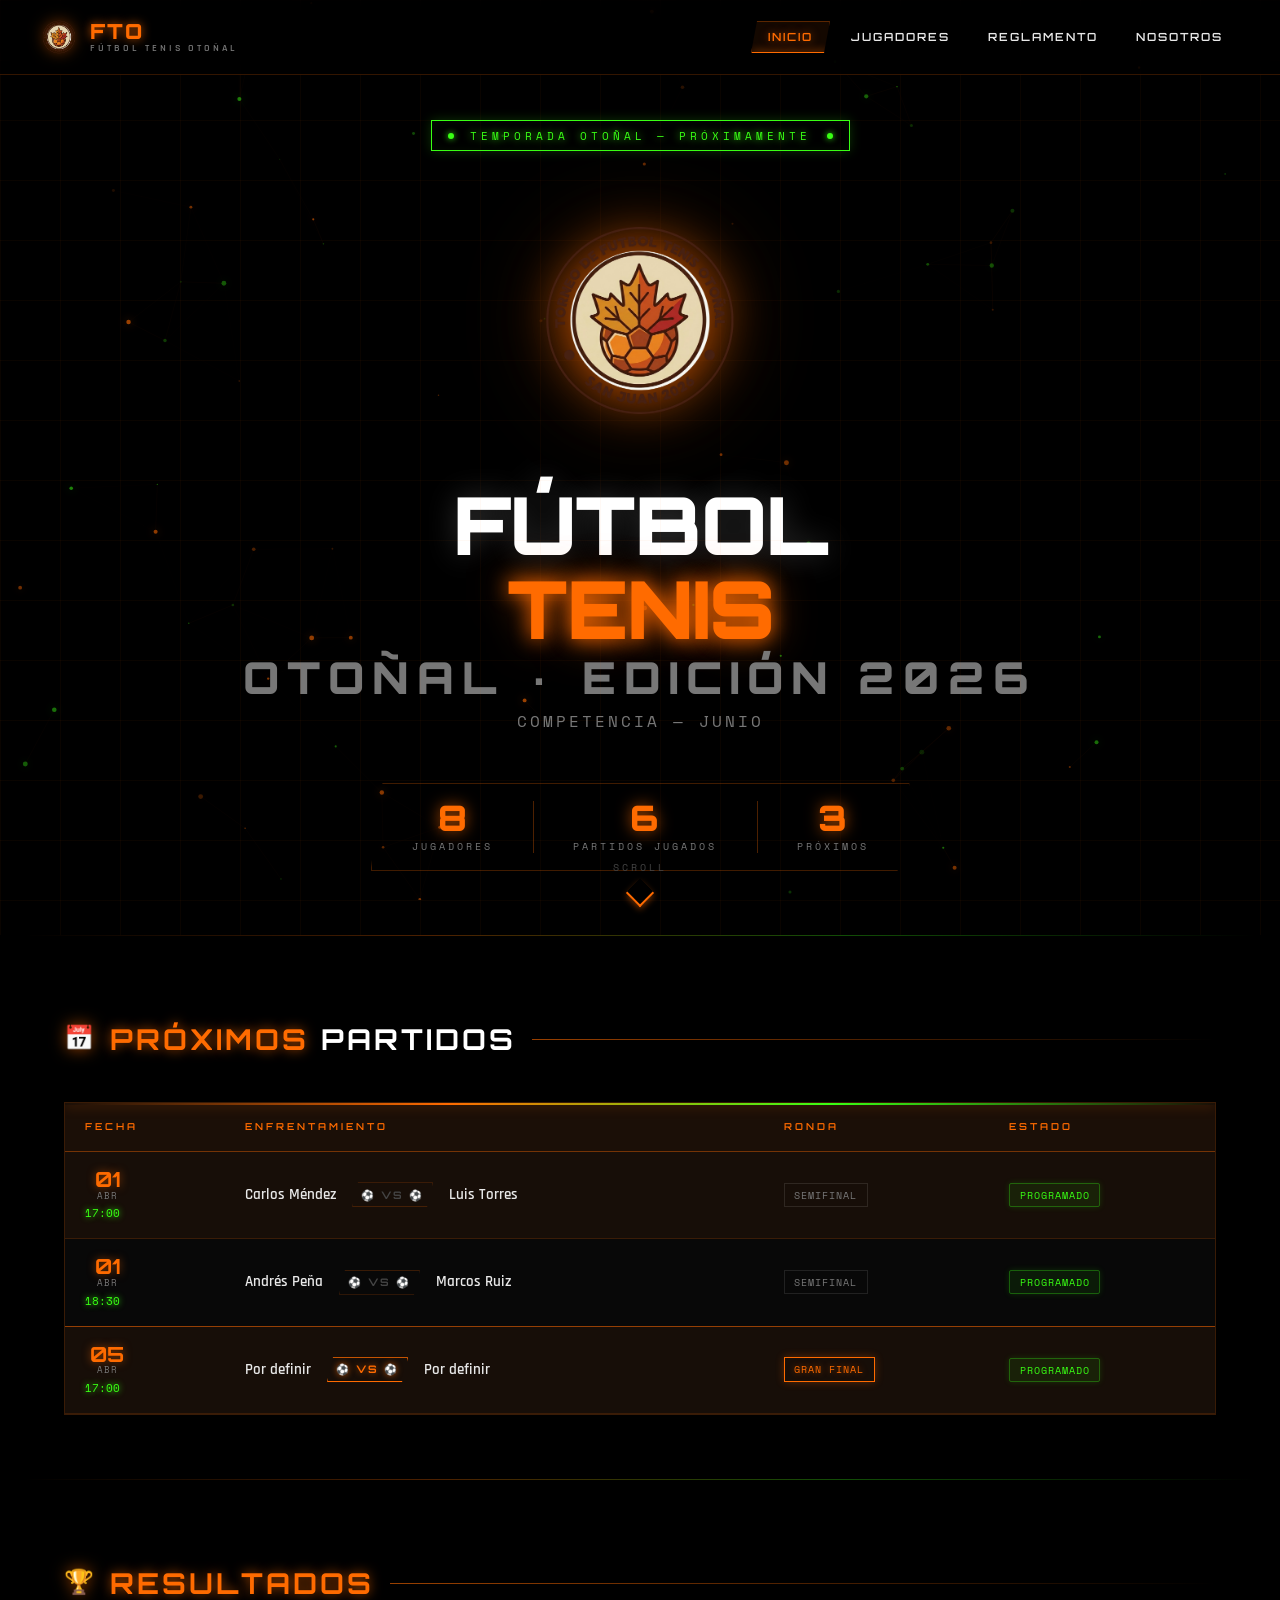
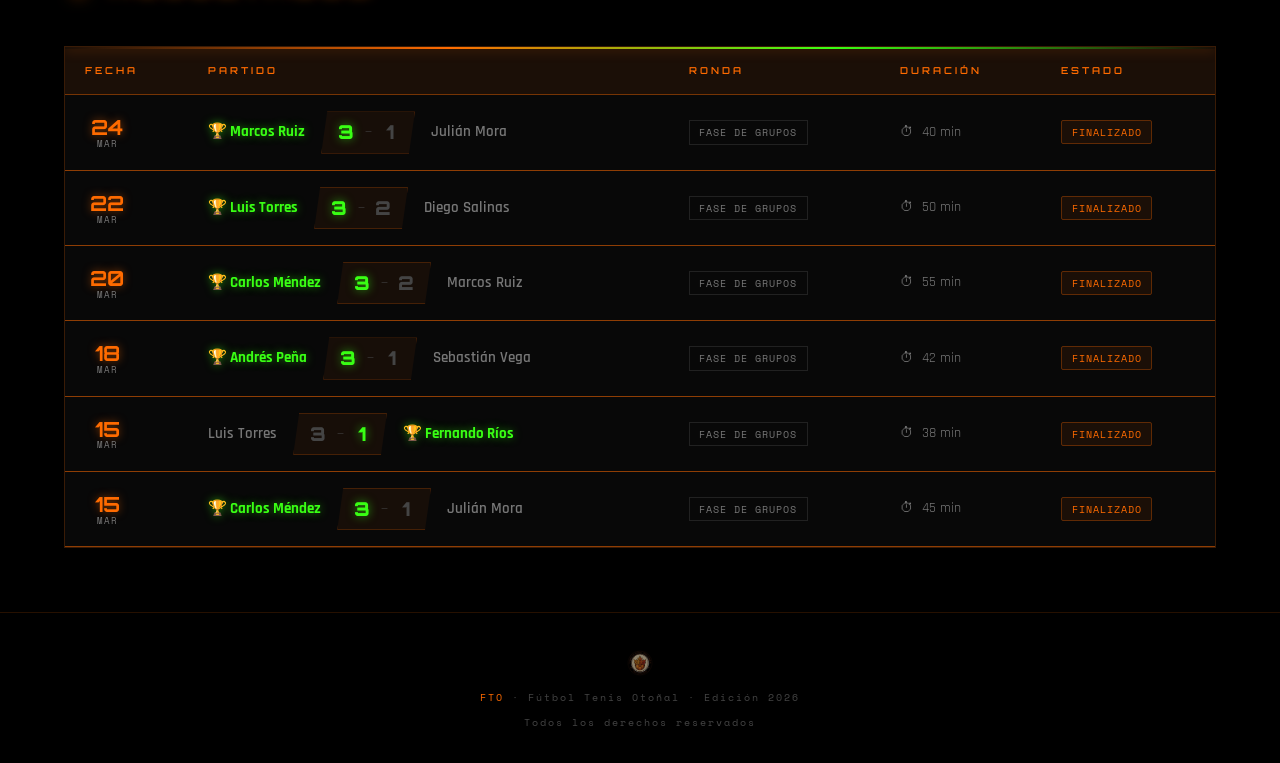
==== commit 2c0008e1: "b" ====
--- a/index.html
+++ b/index.html
@@ -35,9 +35,9 @@
 
   <ul class="nav-menu" id="nav-menu" role="list">
     <li><a href="/" class="nav-link active">Inicio</a></li>
-    <li><a href="/jugadores/" class="nav-link">Jugadores</a></li>
-    <li><a href="/reglamento/" class="nav-link">Reglamento</a></li>
-    <li><a href="/nosotros/" class="nav-link">Nosotros</a></li>
+    <li><a href="FTO/jugadores/" class="nav-link">Jugadores</a></li>
+    <li><a href="FTO/reglamento/" class="nav-link">Reglamento</a></li>
+    <li><a href="FTO/nosotros/" class="nav-link">Nosotros</a></li>
   </ul>
 </nav>
 
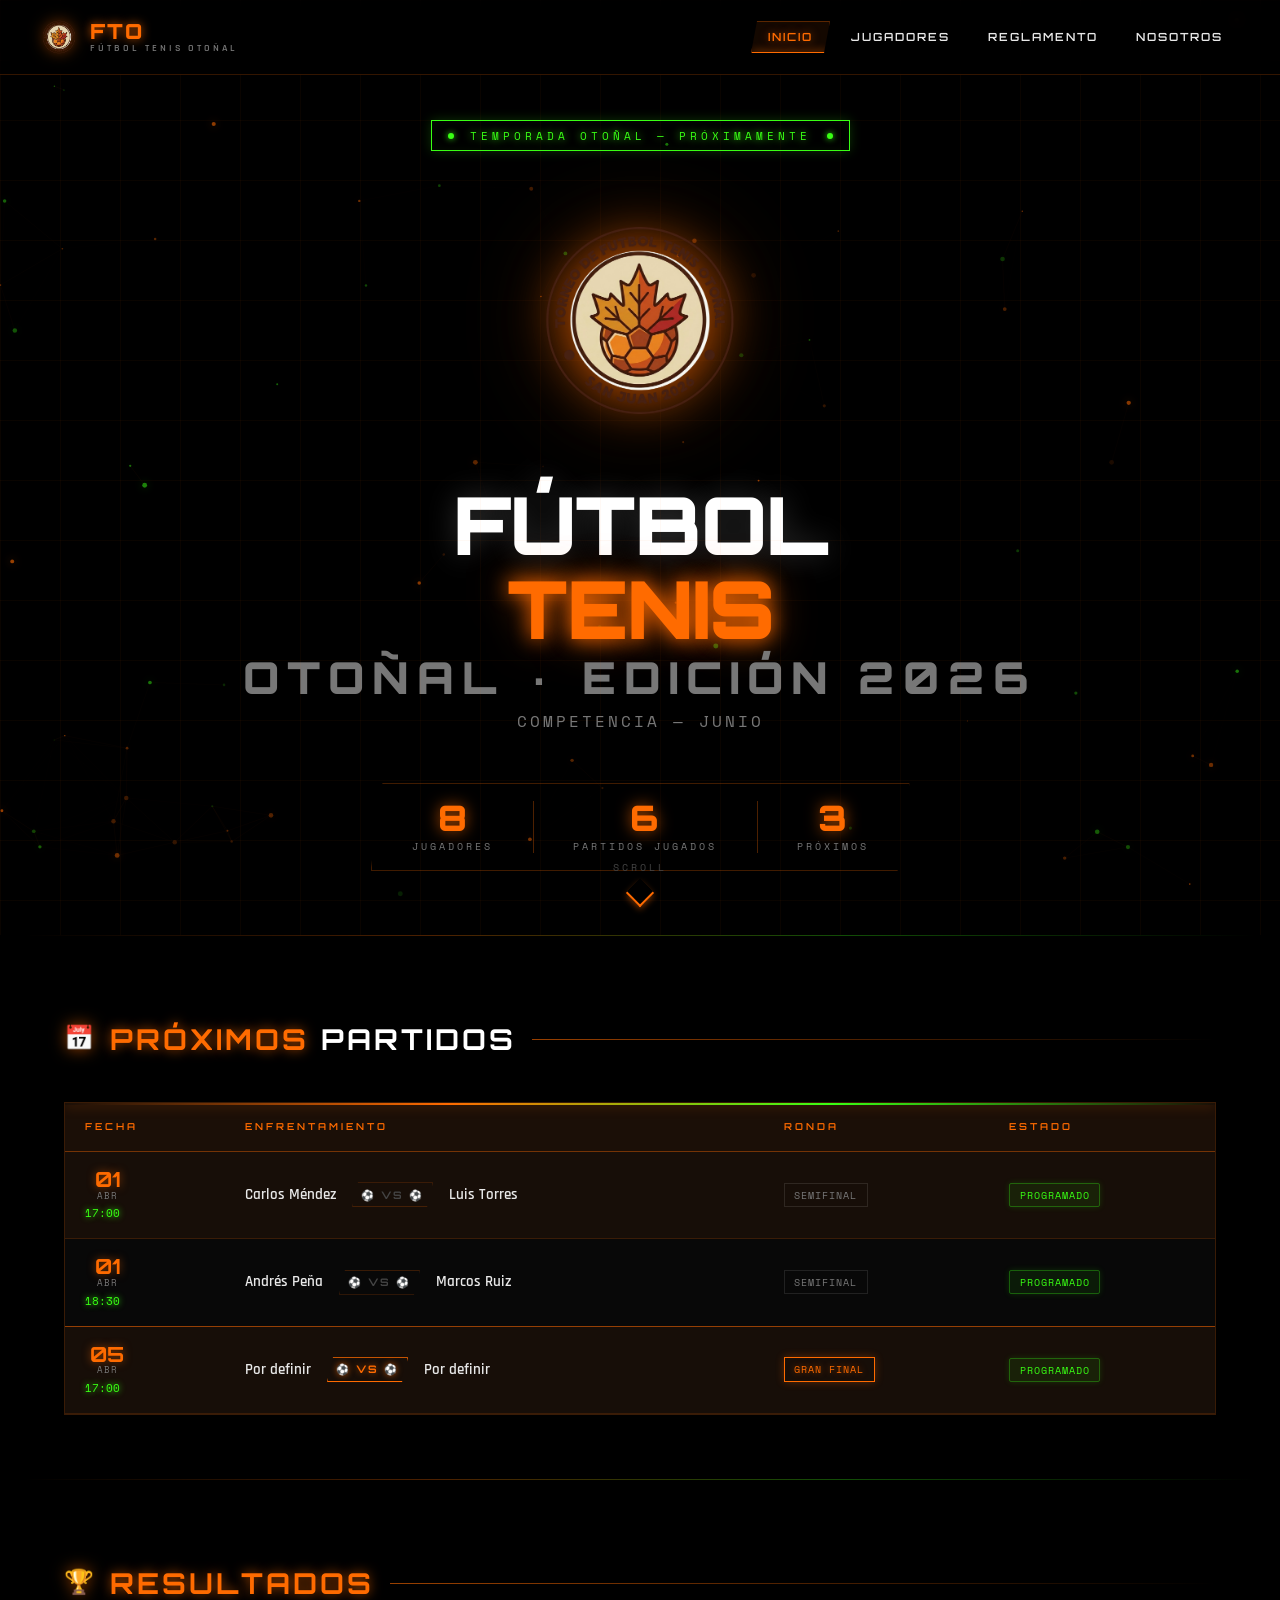
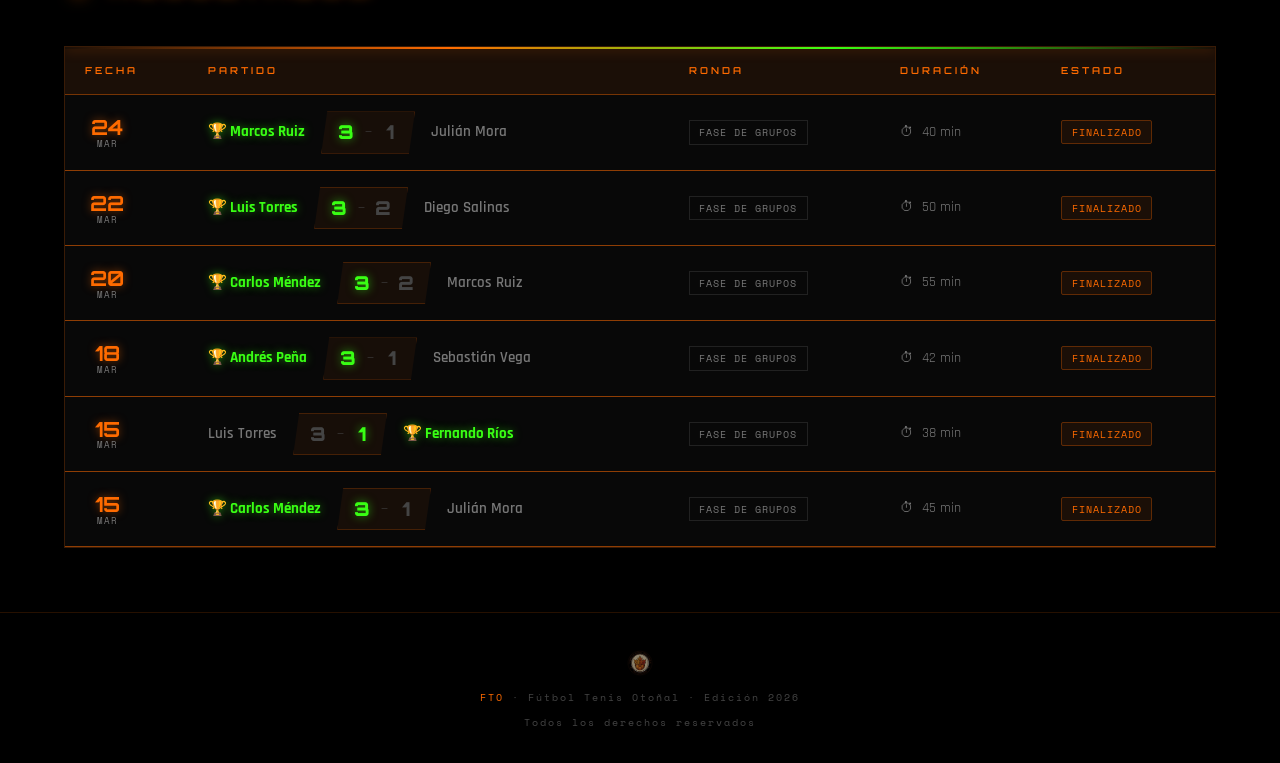
==== commit 9c838d60: "b" ====
--- a/index.html
+++ b/index.html
@@ -35,9 +35,9 @@
 
   <ul class="nav-menu" id="nav-menu" role="list">
     <li><a href="/" class="nav-link active">Inicio</a></li>
-    <li><a href="FTO/jugadores/" class="nav-link">Jugadores</a></li>
-    <li><a href="FTO/reglamento/" class="nav-link">Reglamento</a></li>
-    <li><a href="FTO/nosotros/" class="nav-link">Nosotros</a></li>
+    <li><a href="./jugadores/" class="nav-link">Jugadores</a></li>
+    <li><a href="./reglamento/" class="nav-link">Reglamento</a></li>
+    <li><a href="./nosotros/" class="nav-link">Nosotros</a></li>
   </ul>
 </nav>
 
